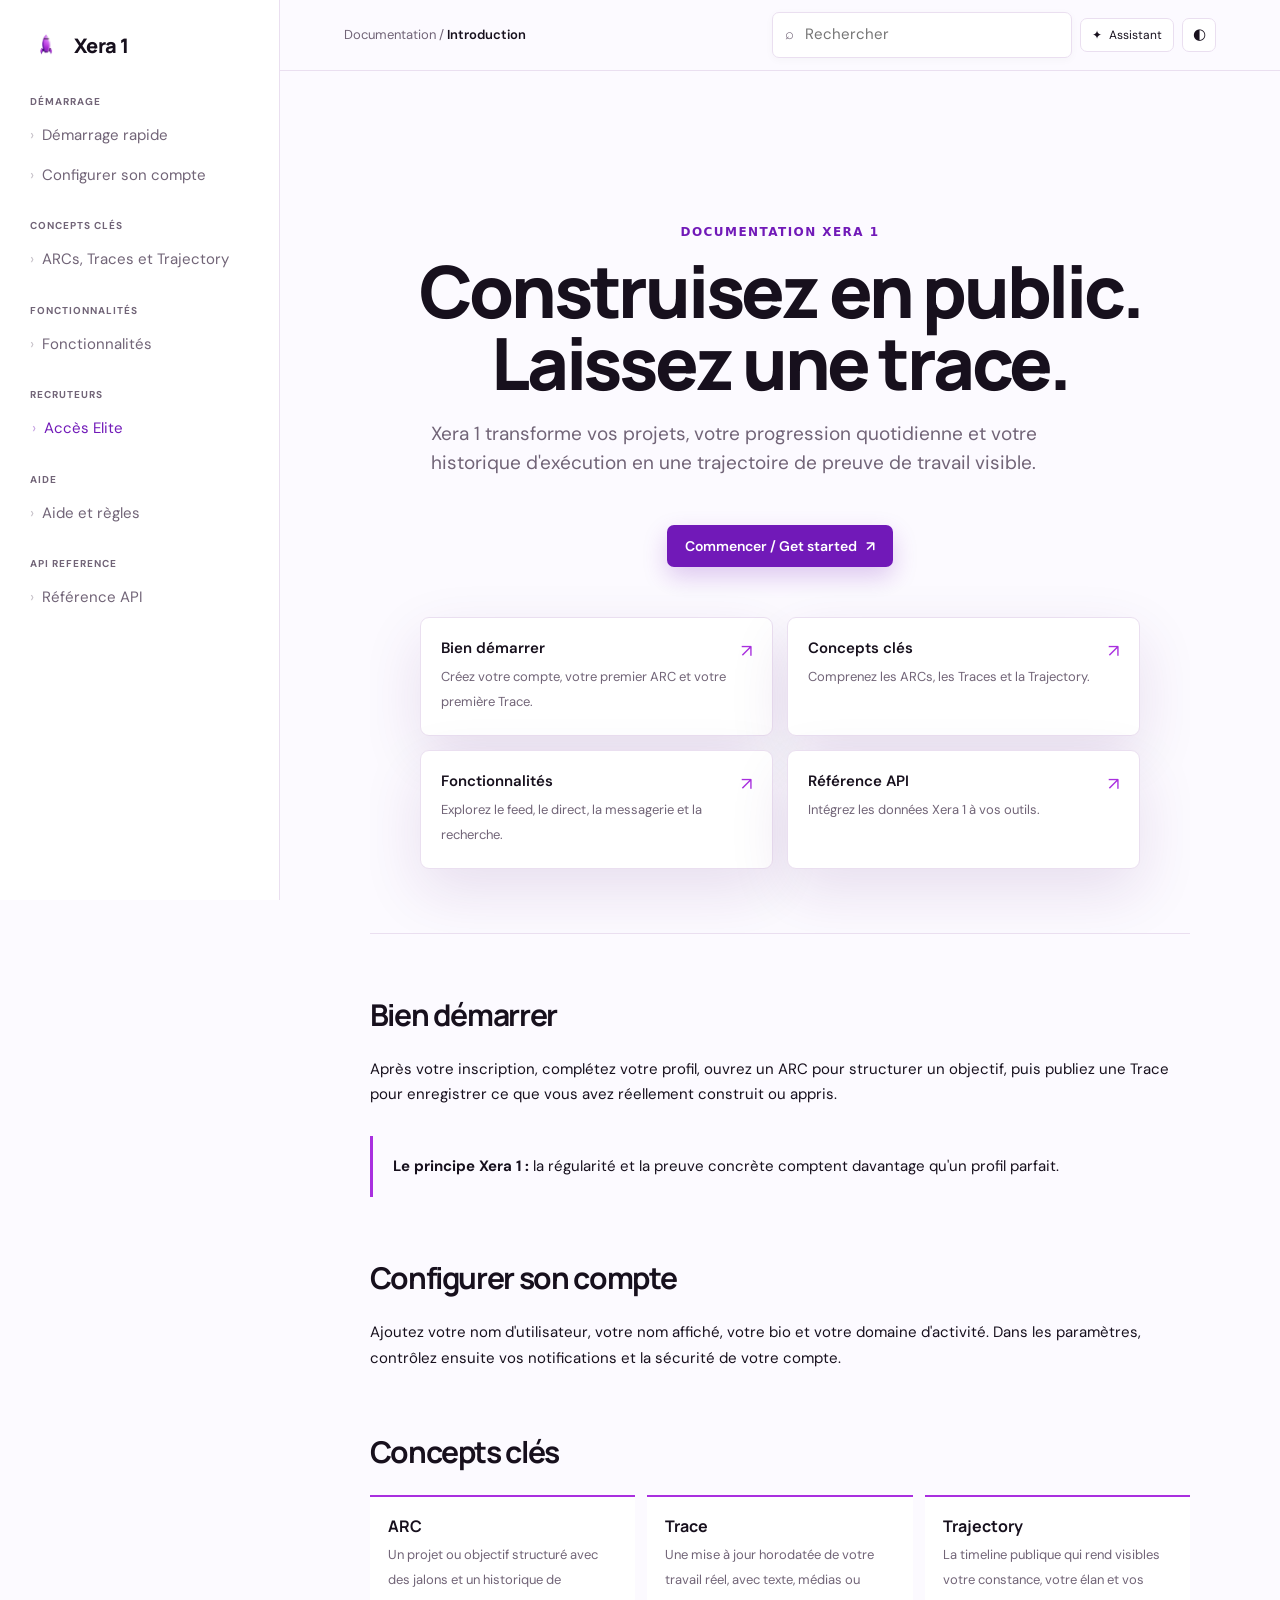
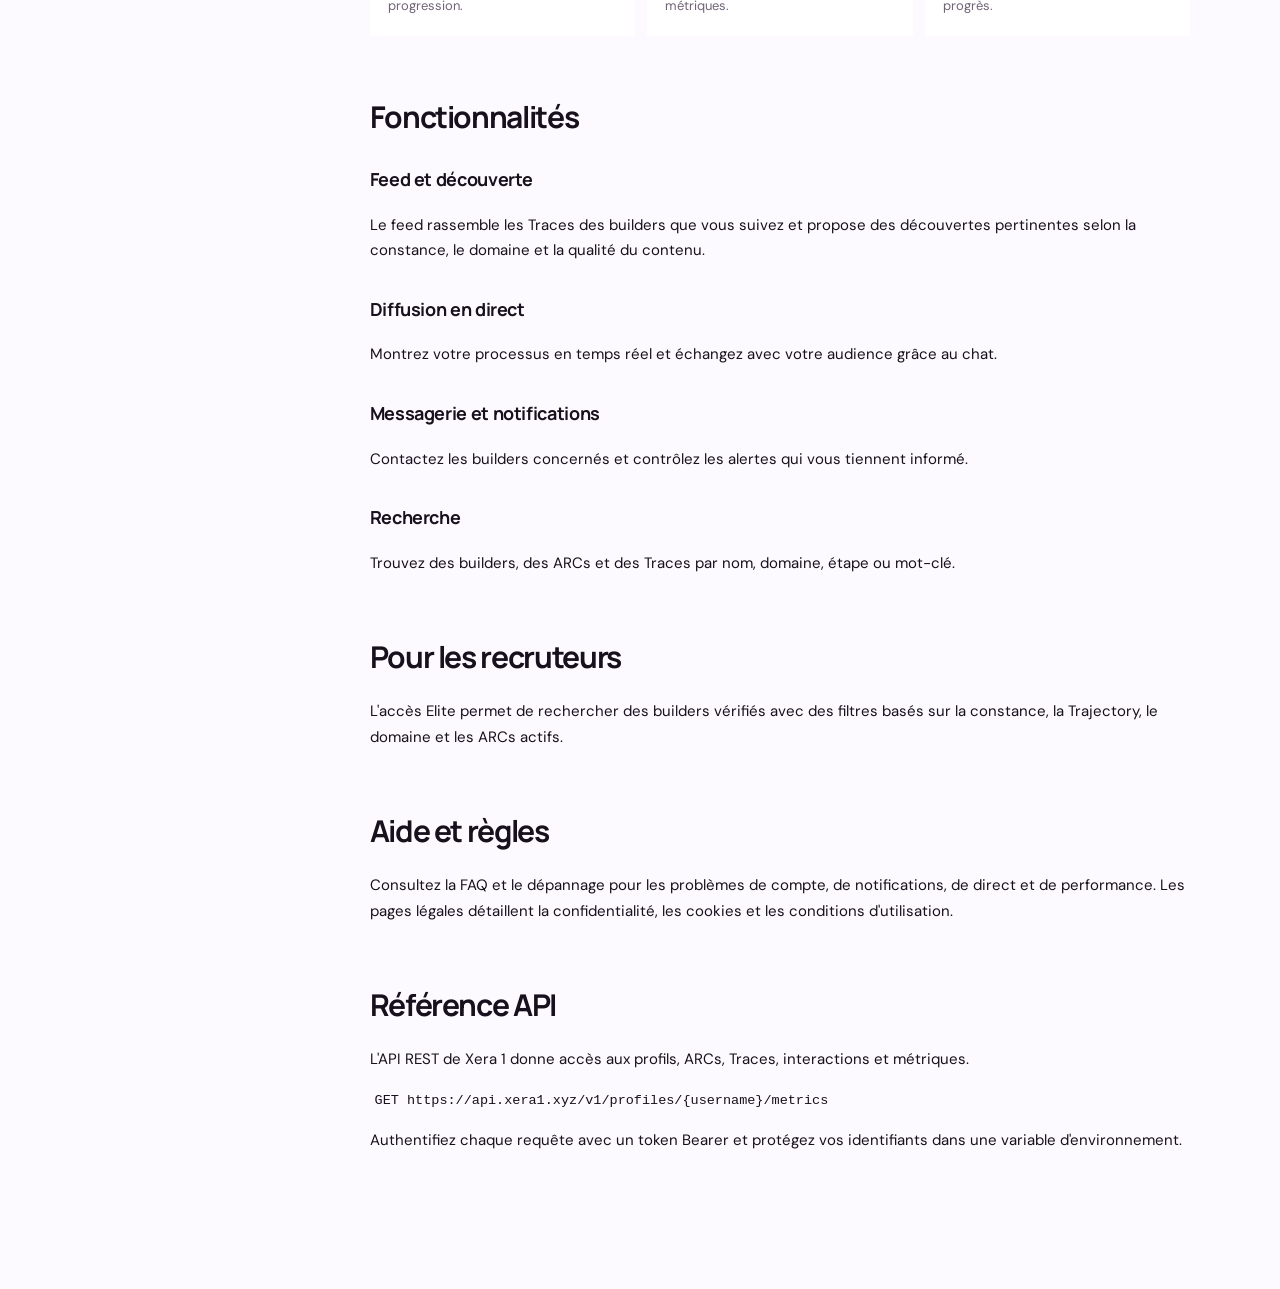
==== docs.html @ 6e07a2cc "mise dans le dossier pronci" ====
<!doctype html>
<html lang="fr">
<head>
  <meta charset="utf-8">
  <meta name="viewport" content="width=device-width, initial-scale=1">
  <meta name="description" content="Documentation Xera 1, la trajectoire publique des builders.">
  <link rel="icon" href="favicon.svg" type="image/svg+xml">
  <title>Xera 1 | Documentation</title>
  <style>
    @import url('https://fonts.googleapis.com/css2?family=DM+Sans:wght@400;500;600;700&family=Manrope:wght@500;600;700;800&display=swap');
    :root { --ink:#17101d; --muted:#716477; --paper:#fcfaff; --panel:#fff; --line:#eadff0; --accent:#a92fdf; --accent-strong:#7119b8; --soft:#f5e5fc; --header:rgba(252,250,255,.86); --shadow:0 22px 60px rgba(84,22,112,.12); }
    [data-theme="dark"] { --ink:#f8effd; --muted:#b9a8c1; --paper:#160e1b; --panel:#21152a; --line:#3a2944; --accent:#d176f5; --accent-strong:#e4a1ff; --soft:#382044; --header:rgba(22,14,27,.88); --shadow:0 22px 60px rgba(0,0,0,.36); }
    * { box-sizing:border-box; }
    html { scroll-behavior:smooth; }
    @import url('https://fonts.googleapis.com/css2?family=DM+Sans:wght@400;500;600;700&family=Manrope:wght@500;600;700;800&display=swap');
    body { margin:0; overflow-x:hidden; color:var(--ink); background:var(--paper); font:15px/1.7 'DM Sans', 'Segoe UI', sans-serif; }
    button, input, textarea { font:inherit; }
    .app { min-height:100vh; display:grid; grid-template-columns:280px minmax(0,1fr); }
    aside { position:sticky; top:0; height:100vh; padding:28px 20px; border-right:1px solid var(--line); background:var(--panel); overflow:auto; }
    .brand { display:flex; align-items:center; gap:10px; margin:0 10px 34px; font:800 20px Manrope, sans-serif; letter-spacing:-.03em; }
    .mark { width:34px; height:34px; display:block; object-fit:contain; }
    nav h2 { margin:25px 10px 8px; color:var(--muted); font:700 10px/1.2 'DM Sans',sans-serif; letter-spacing:.1em; text-transform:uppercase; }
    nav a { display:flex; align-items:center; gap:8px; padding:7px 10px; color:var(--muted); border-radius:6px; text-decoration:none; transition:background .2s,color .2s,transform .2s; }
    nav a::before { content:'›'; opacity:.4; }
    nav a:hover, nav a.active { color:var(--accent-strong); background:var(--accent-soft); transform:translateX(2px); }
    main { min-width:0; }
    header { position:sticky; top:0; z-index:5; display:flex; align-items:center; gap:12px; min-height:66px; padding:12px clamp(20px,5vw,72px); border-bottom:1px solid var(--line); background:color-mix(in srgb, var(--paper) 88%, transparent); backdrop-filter:blur(16px); }
    .crumb { color:var(--muted); font-size:13px; white-space:nowrap; }
    .crumb b { color:var(--ink); font-weight:600; }
    .top-actions { display:flex; align-items:center; gap:8px; margin-left:auto; }
    .search { width:min(300px,35vw); display:flex; align-items:center; gap:9px; padding:8px 12px; border:1px solid var(--line); border-radius:7px; background:var(--panel); color:var(--muted); box-shadow:0 2px 8px #193c2b08; }
    .search input { width:100%; border:0; outline:0; color:var(--ink); background:transparent; }
    .key-button, .icon-btn { display:inline-flex; align-items:center; justify-content:center; gap:7px; height:34px; cursor:pointer; border:1px solid var(--line); border-radius:7px; color:var(--ink); background:var(--panel); transition:transform .2s,border-color .2s; }
    .key-button { padding:0 11px; font-size:12px; }
    .icon-btn { width:34px; }
    .key-button:hover, .icon-btn:hover { border-color:var(--accent); transform:translateY(-1px); }
    .content { width:min(1050px,100%); margin:auto; padding:84px clamp(22px,7vw,100px) 120px; }
    .hero { position:relative; overflow:hidden; padding:70px 24px 64px; text-align:center; border-bottom:1px solid var(--line); }
    .hero::before { content:''; position:absolute; inset:0 8%; z-index:-1; opacity:.58; background:radial-gradient(ellipse at 50% 12%, var(--accent-soft), transparent 64%); }
    .eyebrow { color:var(--accent-strong); font:700 12px ui-sans-serif,system-ui,sans-serif; letter-spacing:.12em; text-transform:uppercase; }
    h1, h2, h3 { font-family:Manrope,'DM Sans',sans-serif; letter-spacing:-.045em; }
    h1 { max-width:760px; margin:16px auto 18px; font-size:clamp(42px,6vw,72px); line-height:1.01; font-weight:800; }
    h2 { margin-top:64px; font-size:30px; line-height:1.14; font-weight:700; }
    h3 { margin-top:30px; font-size:18px; letter-spacing:-.02em; }
    .lead { max-width:680px; color:var(--muted); font-size:19px; line-height:1.55; }
    .hero-links { display:grid; grid-template-columns:repeat(2,minmax(0,1fr)); gap:14px; max-width:720px; margin:50px auto 0; text-align:left; }
    .platform-button { display:inline-flex; align-items:center; gap:9px; margin-top:28px; padding:12px 18px; border-radius:7px; color:#fff; background:var(--accent-strong); text-decoration:none; font:600 14px 'DM Sans',sans-serif; box-shadow:0 10px 24px rgba(113,25,184,.22); transition:transform .2s,box-shadow .2s; }
    .platform-button:hover { transform:translateY(-2px); box-shadow:0 14px 28px rgba(113,25,184,.3); }
    .grid { display:grid; grid-template-columns:repeat(2,minmax(0,1fr)); gap:14px; margin-top:26px; }
    .card { display:block; padding:20px; border:1px solid var(--line); border-radius:9px; background:var(--panel); text-decoration:none; box-shadow:var(--shadow); transition:transform .2s,border-color .2s; }
    .card:hover { border-color:var(--accent); transform:translateY(-3px); }
    .card strong { display:block; margin-bottom:6px; color:var(--ink); font:600 15px 'DM Sans',sans-serif; }
    .card span { color:var(--muted); font-size:13px; line-height:1.5; }
    .card .arrow { float:right; color:var(--accent); font-size:18px; }
    section { scroll-margin-top:85px; animation:rise .6s both; }
    @keyframes rise { from { opacity:0; transform:translateY(10px); } to { opacity:1; transform:none; } }
    .concept-grid { display:grid; grid-template-columns:repeat(3,minmax(0,1fr)); gap:12px; }
    .concept { padding:18px; border-top:2px solid var(--accent); background:var(--panel); }
    .concept strong { display:block; margin-bottom:5px; font:700 16px Manrope,sans-serif; }
    .concept span { color:var(--muted); font-size:13px; }
    .callout { margin:28px 0; padding:18px 20px; border-left:3px solid var(--accent); background:var(--accent-soft); }
    code { padding:2px 5px; border-radius:4px; background:var(--accent-soft); font-size:.9em; }
    pre { max-width:100%; overflow:auto; white-space:pre-wrap; word-break:break-word; }
    .results { display:none; position:absolute; top:58px; right:clamp(22px,5vw,76px); width:min(390px,65vw); padding:6px; border:1px solid var(--line); border-radius:7px; background:var(--panel); box-shadow:var(--shadow); }
    .results.open { display:block; }
    .results button { width:100%; padding:8px; cursor:pointer; border:0; text-align:left; color:var(--ink); background:transparent; border-radius:4px; }
    .results button:hover { background:var(--accent-soft); }
    .mobile-nav { display:none; }
    dialog { width:min(460px,calc(100% - 32px)); padding:0; border:1px solid var(--line); border-radius:12px; color:var(--ink); background:var(--panel); box-shadow:var(--shadow); }
    dialog::backdrop { background:#08100c99; backdrop-filter:blur(4px); }
    .dialog-head { display:flex; justify-content:space-between; align-items:center; padding:20px 22px 14px; border-bottom:1px solid var(--line); }
    .dialog-head h2 { margin:0; font-size:20px; }
    .dialog-body { padding:20px 22px 22px; }
    .dialog-body p { margin:0 0 16px; color:var(--muted); font-size:13px; }
    label { display:block; margin:10px 0 6px; font-size:12px; font-weight:600; }
    input[type="password"], textarea { width:100%; padding:10px 12px; border:1px solid var(--line); border-radius:7px; outline:0; color:var(--ink); background:var(--paper); }
    input:focus, textarea:focus { border-color:var(--accent); box-shadow:0 0 0 3px var(--accent-soft); }
    .dialog-actions { display:flex; justify-content:flex-end; gap:8px; margin-top:16px; }
    .primary, .ghost { padding:9px 14px; cursor:pointer; border-radius:7px; font-weight:600; }
    .primary { border:0; color:#fff; background:var(--accent-strong); }
    .ghost { border:1px solid var(--line); color:var(--ink); background:transparent; }
    .chat { position:fixed; right:24px; bottom:24px; z-index:4; width:min(390px,calc(100vw - 32px)); display:none; overflow:hidden; border:1px solid var(--line); border-radius:12px; background:var(--panel); box-shadow:var(--shadow); }
    .chat.open { display:block; animation:rise .25s both; }
    .chat-head { display:flex; justify-content:space-between; align-items:center; padding:15px 17px; color:#fff; background:#123c2a; }
    .chat-head strong { font:600 14px Manrope,sans-serif; }
    .chat-log { max-height:300px; overflow:auto; padding:15px; font-size:13px; }
    .message { margin:0 0 12px; padding:9px 11px; border-radius:8px; background:var(--accent-soft); }
    .message.user { margin-left:28px; background:var(--line); }
    .chat-form { display:flex; gap:7px; padding:10px; border-top:1px solid var(--line); }
    .chat-form input { flex:1; min-width:0; padding:9px; border:1px solid var(--line); border-radius:6px; color:var(--ink); background:var(--paper); outline:0; }
    .chat-form button { width:38px; border:0; border-radius:6px; color:#fff; background:var(--accent-strong); cursor:pointer; }
    @media (max-width:760px) { .app { display:block; } aside { display:none; position:fixed; top:0; left:0; z-index:8; width:280px; box-shadow:var(--shadow); } aside.open { display:block; } .mobile-nav { display:block; } header { padding:12px 16px; } .crumb { display:none; } .top-actions { width:100%; } .search { width:auto; flex:1; } .key-button { font-size:0; width:34px; padding:0; } .key-button span { font-size:15px; } .content { padding:48px 20px 72px; } .hero { padding:52px 5px 48px; } .hero-links { grid-template-columns:1fr; margin-top:35px; } h1 { font-size:43px; } .concept-grid { grid-template-columns:1fr; } .chat { right:16px; bottom:16px; } }
  </style>
</head>
<body>
  <div class="app">
    <aside>
      <div class="brand"><img class="mark" src="logo/xera-rocket.png" alt="Logo Xera 1"> Xera 1</div>
      <nav id="sidebar"></nav>
    </aside>
    <main>
      <header>
        <div class="mobile-nav"><button class="icon-btn" id="menu" aria-label="Afficher la navigation">☰</button></div>
        <div class="crumb">Documentation <span>/</span> <b>Introduction</b></div>
        <div class="top-actions"><div class="search">⌕ <input id="search" type="search" placeholder="Rechercher" aria-label="Rechercher dans la documentation"></div><button class="key-button" id="assistant" title="Ouvrir l'assistant Gemini"><span>✦</span> Assistant</button><button class="icon-btn" id="theme" aria-label="Changer de thème" title="Changer de thème">◐</button></div>
        <div id="results" class="results"></div>
      </header>
      <article class="content" id="article">
        <section class="hero">
          <div class="eyebrow">Documentation Xera 1</div>
          <h1>Construisez en public. Laissez une trace.</h1>
          <p class="lead">Xera 1 transforme vos projets, votre progression quotidienne et votre historique d'exécution en une trajectoire de preuve de travail visible.</p>
          <a class="platform-button" href="https://xera1.xyz" target="_blank" rel="noopener noreferrer">Commencer / Get started <span aria-hidden="true">↗</span></a>
            <div class="hero-links">
            <a class="card" href="#quickstart"><span class="arrow">↗</span><strong>Bien démarrer</strong><span>Créez votre compte, votre premier ARC et votre première Trace.</span></a>
            <a class="card" href="#concepts"><span class="arrow">↗</span><strong>Concepts clés</strong><span>Comprenez les ARCs, les Traces et la Trajectory.</span></a>
            <a class="card" href="#features"><span class="arrow">↗</span><strong>Fonctionnalités</strong><span>Explorez le feed, le direct, la messagerie et la recherche.</span></a>
            <a class="card" href="#api"><span class="arrow">↗</span><strong>Référence API</strong><span>Intégrez les données Xera 1 à vos outils.</span></a>
          </div>
        </section>
        <section id="quickstart"><h2>Bien démarrer</h2><p>Après votre inscription, complétez votre profil, ouvrez un ARC pour structurer un objectif, puis publiez une Trace pour enregistrer ce que vous avez réellement construit ou appris.</p><div class="callout"><strong>Le principe Xera 1 :</strong> la régularité et la preuve concrète comptent davantage qu'un profil parfait.</div></section>
        <section id="account-setup"><h2>Configurer son compte</h2><p>Ajoutez votre nom d'utilisateur, votre nom affiché, votre bio et votre domaine d'activité. Dans les paramètres, contrôlez ensuite vos notifications et la sécurité de votre compte.</p></section>
        <section id="concepts"><h2>Concepts clés</h2><div class="concept-grid"><div class="concept"><strong>ARC</strong><span>Un projet ou objectif structuré avec des jalons et un historique de progression.</span></div><div class="concept"><strong>Trace</strong><span>Une mise à jour horodatée de votre travail réel, avec texte, médias ou métriques.</span></div><div class="concept"><strong>Trajectory</strong><span>La timeline publique qui rend visibles votre constance, votre élan et vos progrès.</span></div></div></section>
        <section id="features"><h2>Fonctionnalités</h2><h3>Feed et découverte</h3><p>Le feed rassemble les Traces des builders que vous suivez et propose des découvertes pertinentes selon la constance, le domaine et la qualité du contenu.</p><h3>Diffusion en direct</h3><p>Montrez votre processus en temps réel et échangez avec votre audience grâce au chat.</p><h3>Messagerie et notifications</h3><p>Contactez les builders concernés et contrôlez les alertes qui vous tiennent informé.</p><h3>Recherche</h3><p>Trouvez des builders, des ARCs et des Traces par nom, domaine, étape ou mot-clé.</p></section>
        <section id="recruiters"><h2>Pour les recruteurs</h2><p>L'accès Elite permet de rechercher des builders vérifiés avec des filtres basés sur la constance, la Trajectory, le domaine et les ARCs actifs.</p></section>
        <section id="help"><h2>Aide et règles</h2><p>Consultez la FAQ et le dépannage pour les problèmes de compte, de notifications, de direct et de performance. Les pages légales détaillent la confidentialité, les cookies et les conditions d'utilisation.</p></section>
        <section id="api"><h2>Référence API</h2><p>L'API REST de Xera 1 donne accès aux profils, ARCs, Traces, interactions et métriques.</p><pre><code>GET https://api.xera1.xyz/v1/profiles/{username}/metrics</code></pre><p>Authentifiez chaque requête avec un token Bearer et protégez vos identifiants dans une variable d'environnement.</p></section>
      </article>
    </main>
  </div>
  <dialog id="settings">
    <div class="dialog-head"><h2>Assistant Gemini</h2><button class="icon-btn" id="close-settings" aria-label="Fermer">×</button></div>
    <div class="dialog-body"><p>La clé est protégée par le serveur et n’est jamais enregistrée dans cette page.</p><pre><code>GEMINI_API_KEY=AIza_votre_cle</code></pre><p>Copiez `.env.example` vers `.env`, remplacez la valeur, puis redémarrez le serveur avec <code>node server.js</code>.</p><div class="dialog-actions"><button class="primary" id="close-settings-action">Compris</button></div></div>
  </dialog>
  <section class="chat" id="chat" aria-label="Assistant Gemini"><div class="chat-head"><strong>✦ Assistant Xera 1</strong><span><button class="icon-btn" id="edit-settings" aria-label="Modifier la clé">⚙</button><button class="icon-btn" id="close-chat" aria-label="Fermer">×</button></span></div><div class="chat-log" id="chat-log"><div class="message">Bonjour. Je peux répondre aux questions sur cette documentation et la plateforme Xera 1.</div></div><form class="chat-form" id="chat-form"><input id="question" placeholder="Posez une question..." autocomplete="off"><button aria-label="Envoyer">↑</button></form></section>
  <script>
    const groups = { 'Démarrage':['quickstart','account-setup'], 'Concepts clés':['concepts'], 'Fonctionnalités':['features'], 'Recruteurs':['recruiters'], 'Aide':['help'], 'API Reference':['api'] };
    const labels = { quickstart:'Démarrage rapide', 'account-setup':'Configurer son compte', concepts:'ARCs, Traces et Trajectory', features:'Fonctionnalités', recruiters:'Accès Elite', help:'Aide et règles', api:'Référence API' };
    const sidebar = document.querySelector('#sidebar');
    Object.entries(groups).forEach(([group, items]) => { const title=document.createElement('h2'); title.textContent=group; sidebar.append(title); items.forEach(id => { const link=document.createElement('a'); link.href='#'+id; link.textContent=labels[id]; sidebar.append(link); }); });
    const links=[...sidebar.querySelectorAll('a')]; const results=document.querySelector('#results'); const input=document.querySelector('#search');
    input.addEventListener('input', () => { const query=input.value.trim().toLowerCase(); results.innerHTML=''; if(!query){results.classList.remove('open');return;} links.filter(link=>link.textContent.toLowerCase().includes(query)).forEach(link=>{const result=document.createElement('button');result.textContent=link.textContent;result.onclick=()=>{location.hash=link.hash.slice(1);results.classList.remove('open');input.value='';};results.append(result);}); results.classList.toggle('open',results.children.length>0); });
    document.querySelector('#theme').onclick=()=>{const dark=document.documentElement.dataset.theme==='dark'; document.documentElement.dataset.theme=dark?'':'dark'; localStorage.setItem('xera-theme',dark?'light':'dark');};
    if(localStorage.getItem('xera-theme')==='dark') document.documentElement.dataset.theme='dark';
    const settings=document.querySelector('#settings'), chat=document.querySelector('#chat');
    document.querySelector('#assistant').onclick=()=>chat.classList.add('open');
    document.querySelector('#close-settings').onclick=()=>settings.close();
    document.querySelector('#close-settings-action').onclick=()=>settings.close();
    document.querySelector('#edit-settings').onclick=()=>{chat.classList.remove('open');settings.showModal();};
    document.querySelector('#close-chat').onclick=()=>chat.classList.remove('open');
    document.querySelector('#menu').onclick=()=>{const panel=document.querySelector('aside');panel.classList.toggle('open');};
    document.querySelector('#chat-form').onsubmit=async(event)=>{event.preventDefault();const input=document.querySelector('#question'),question=input.value.trim(),log=document.querySelector('#chat-log');if(!question)return;const user=document.createElement('div');user.className='message user';user.textContent=question;log.append(user);input.value='';const loading=document.createElement('div');loading.className='message';loading.textContent='Je cherche dans toute la documentation...';log.append(loading);try{const response=await fetch('/api/ask',{method:'POST',headers:{'Content-Type':'application/json'},body:JSON.stringify({question})});const data=await response.json();if(!response.ok)throw new Error(data.error||'API error');loading.textContent=data.answer||'Je n’ai pas trouvé de réponse.';}catch(error){loading.textContent=error.message.includes('GEMINI_API_KEY')?'Ajoutez GEMINI_API_KEY dans le fichier .env à la racine, puis redémarrez node server.js.':'Impossible de contacter le serveur Gemini. Vérifiez que node server.js est lancé.';}};
    const observer=new IntersectionObserver(entries=>entries.forEach(entry=>{if(entry.isIntersecting){links.forEach(link=>link.classList.toggle('active',link.hash==='#'+entry.target.id));}}),{rootMargin:'-20% 0px -65%'}); document.querySelectorAll('section[id]').forEach(section=>observer.observe(section));
  </script>
</body>
</html>
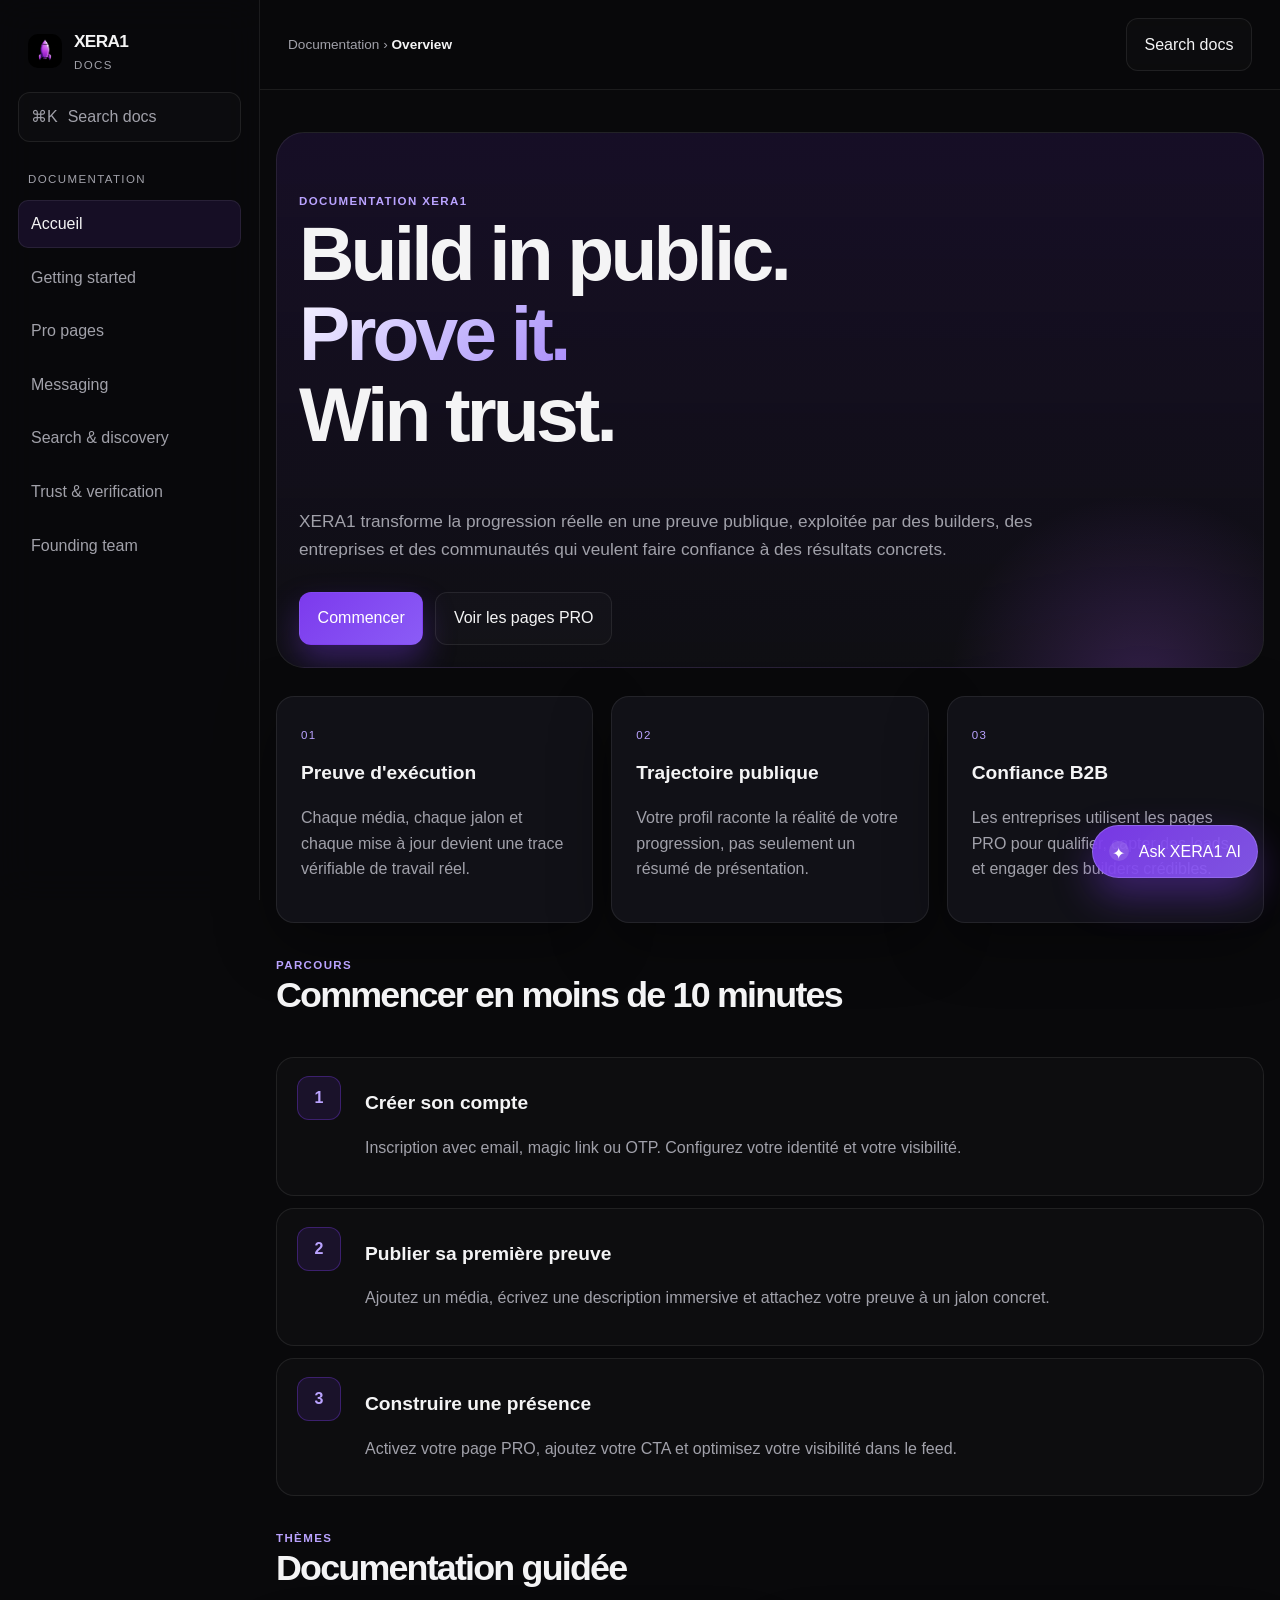
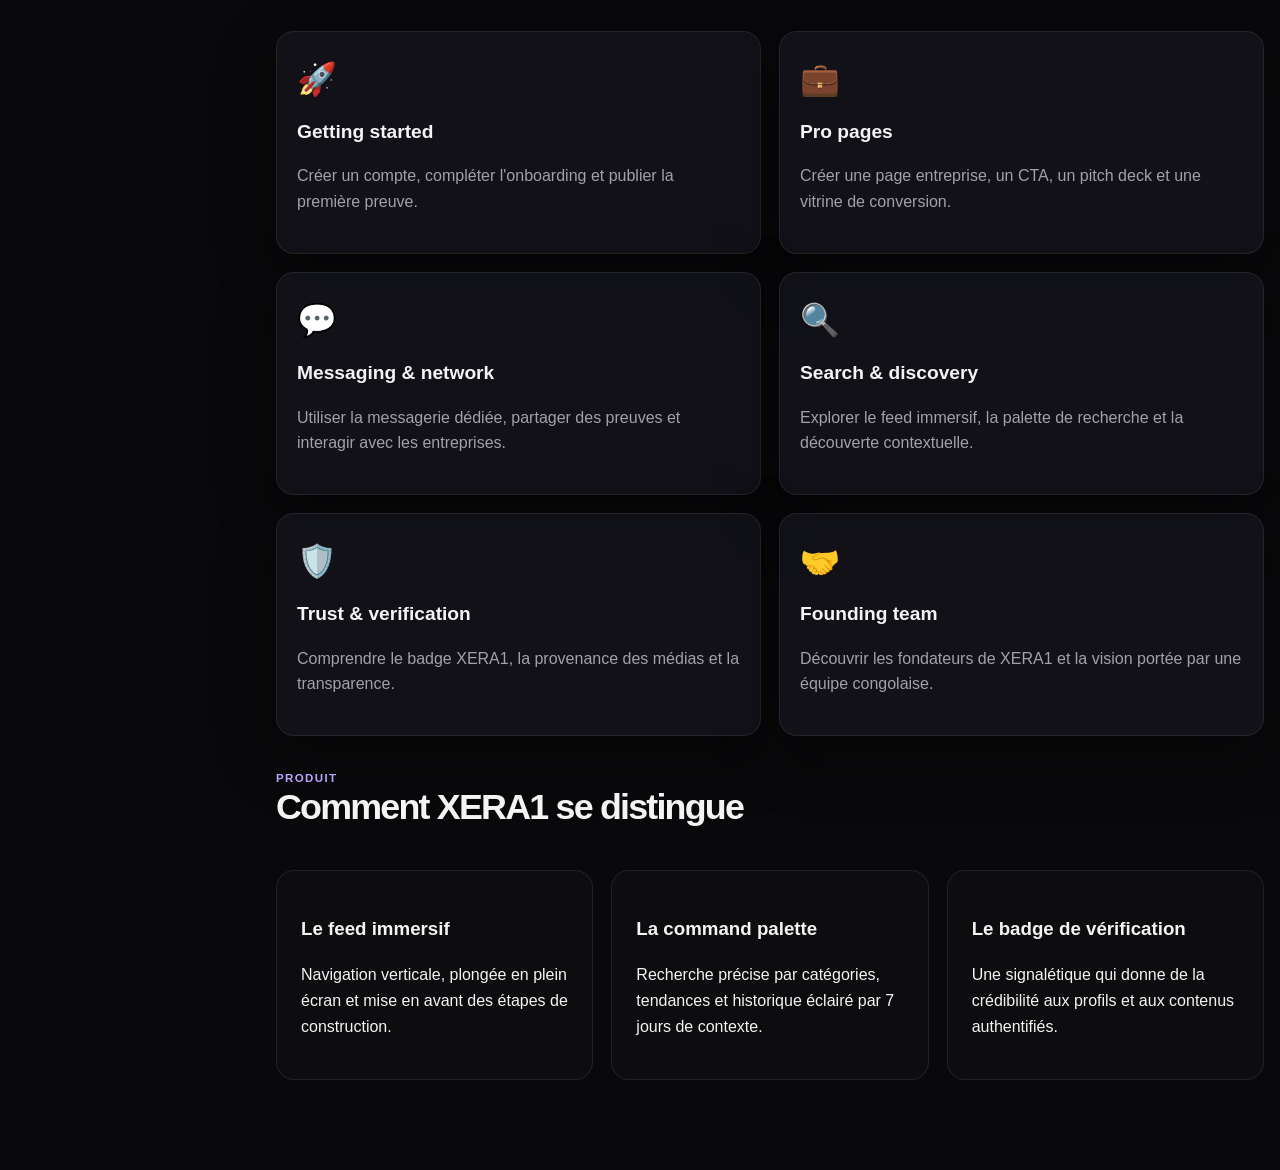
==== commit 36ea4125: "reforme complete de la documentation" ====
--- a/docs.html
+++ b/docs.html
@@ -1,156 +1,361 @@
 <!doctype html>
 <html lang="fr">
-<head>
-  <meta charset="utf-8">
-  <meta name="viewport" content="width=device-width, initial-scale=1">
-  <meta name="description" content="Documentation Xera 1, la trajectoire publique des builders.">
-  <link rel="icon" href="favicon.svg" type="image/svg+xml">
-  <title>Xera 1 | Documentation</title>
-  <style>
-    @import url('https://fonts.googleapis.com/css2?family=DM+Sans:wght@400;500;600;700&family=Manrope:wght@500;600;700;800&display=swap');
-    :root { --ink:#17101d; --muted:#716477; --paper:#fcfaff; --panel:#fff; --line:#eadff0; --accent:#a92fdf; --accent-strong:#7119b8; --soft:#f5e5fc; --header:rgba(252,250,255,.86); --shadow:0 22px 60px rgba(84,22,112,.12); }
-    [data-theme="dark"] { --ink:#f8effd; --muted:#b9a8c1; --paper:#160e1b; --panel:#21152a; --line:#3a2944; --accent:#d176f5; --accent-strong:#e4a1ff; --soft:#382044; --header:rgba(22,14,27,.88); --shadow:0 22px 60px rgba(0,0,0,.36); }
-    * { box-sizing:border-box; }
-    html { scroll-behavior:smooth; }
-    @import url('https://fonts.googleapis.com/css2?family=DM+Sans:wght@400;500;600;700&family=Manrope:wght@500;600;700;800&display=swap');
-    body { margin:0; overflow-x:hidden; color:var(--ink); background:var(--paper); font:15px/1.7 'DM Sans', 'Segoe UI', sans-serif; }
-    button, input, textarea { font:inherit; }
-    .app { min-height:100vh; display:grid; grid-template-columns:280px minmax(0,1fr); }
-    aside { position:sticky; top:0; height:100vh; padding:28px 20px; border-right:1px solid var(--line); background:var(--panel); overflow:auto; }
-    .brand { display:flex; align-items:center; gap:10px; margin:0 10px 34px; font:800 20px Manrope, sans-serif; letter-spacing:-.03em; }
-    .mark { width:34px; height:34px; display:block; object-fit:contain; }
-    nav h2 { margin:25px 10px 8px; color:var(--muted); font:700 10px/1.2 'DM Sans',sans-serif; letter-spacing:.1em; text-transform:uppercase; }
-    nav a { display:flex; align-items:center; gap:8px; padding:7px 10px; color:var(--muted); border-radius:6px; text-decoration:none; transition:background .2s,color .2s,transform .2s; }
-    nav a::before { content:'›'; opacity:.4; }
-    nav a:hover, nav a.active { color:var(--accent-strong); background:var(--accent-soft); transform:translateX(2px); }
-    main { min-width:0; }
-    header { position:sticky; top:0; z-index:5; display:flex; align-items:center; gap:12px; min-height:66px; padding:12px clamp(20px,5vw,72px); border-bottom:1px solid var(--line); background:color-mix(in srgb, var(--paper) 88%, transparent); backdrop-filter:blur(16px); }
-    .crumb { color:var(--muted); font-size:13px; white-space:nowrap; }
-    .crumb b { color:var(--ink); font-weight:600; }
-    .top-actions { display:flex; align-items:center; gap:8px; margin-left:auto; }
-    .search { width:min(300px,35vw); display:flex; align-items:center; gap:9px; padding:8px 12px; border:1px solid var(--line); border-radius:7px; background:var(--panel); color:var(--muted); box-shadow:0 2px 8px #193c2b08; }
-    .search input { width:100%; border:0; outline:0; color:var(--ink); background:transparent; }
-    .key-button, .icon-btn { display:inline-flex; align-items:center; justify-content:center; gap:7px; height:34px; cursor:pointer; border:1px solid var(--line); border-radius:7px; color:var(--ink); background:var(--panel); transition:transform .2s,border-color .2s; }
-    .key-button { padding:0 11px; font-size:12px; }
-    .icon-btn { width:34px; }
-    .key-button:hover, .icon-btn:hover { border-color:var(--accent); transform:translateY(-1px); }
-    .content { width:min(1050px,100%); margin:auto; padding:84px clamp(22px,7vw,100px) 120px; }
-    .hero { position:relative; overflow:hidden; padding:70px 24px 64px; text-align:center; border-bottom:1px solid var(--line); }
-    .hero::before { content:''; position:absolute; inset:0 8%; z-index:-1; opacity:.58; background:radial-gradient(ellipse at 50% 12%, var(--accent-soft), transparent 64%); }
-    .eyebrow { color:var(--accent-strong); font:700 12px ui-sans-serif,system-ui,sans-serif; letter-spacing:.12em; text-transform:uppercase; }
-    h1, h2, h3 { font-family:Manrope,'DM Sans',sans-serif; letter-spacing:-.045em; }
-    h1 { max-width:760px; margin:16px auto 18px; font-size:clamp(42px,6vw,72px); line-height:1.01; font-weight:800; }
-    h2 { margin-top:64px; font-size:30px; line-height:1.14; font-weight:700; }
-    h3 { margin-top:30px; font-size:18px; letter-spacing:-.02em; }
-    .lead { max-width:680px; color:var(--muted); font-size:19px; line-height:1.55; }
-    .hero-links { display:grid; grid-template-columns:repeat(2,minmax(0,1fr)); gap:14px; max-width:720px; margin:50px auto 0; text-align:left; }
-    .platform-button { display:inline-flex; align-items:center; gap:9px; margin-top:28px; padding:12px 18px; border-radius:7px; color:#fff; background:var(--accent-strong); text-decoration:none; font:600 14px 'DM Sans',sans-serif; box-shadow:0 10px 24px rgba(113,25,184,.22); transition:transform .2s,box-shadow .2s; }
-    .platform-button:hover { transform:translateY(-2px); box-shadow:0 14px 28px rgba(113,25,184,.3); }
-    .grid { display:grid; grid-template-columns:repeat(2,minmax(0,1fr)); gap:14px; margin-top:26px; }
-    .card { display:block; padding:20px; border:1px solid var(--line); border-radius:9px; background:var(--panel); text-decoration:none; box-shadow:var(--shadow); transition:transform .2s,border-color .2s; }
-    .card:hover { border-color:var(--accent); transform:translateY(-3px); }
-    .card strong { display:block; margin-bottom:6px; color:var(--ink); font:600 15px 'DM Sans',sans-serif; }
-    .card span { color:var(--muted); font-size:13px; line-height:1.5; }
-    .card .arrow { float:right; color:var(--accent); font-size:18px; }
-    section { scroll-margin-top:85px; animation:rise .6s both; }
-    @keyframes rise { from { opacity:0; transform:translateY(10px); } to { opacity:1; transform:none; } }
-    .concept-grid { display:grid; grid-template-columns:repeat(3,minmax(0,1fr)); gap:12px; }
-    .concept { padding:18px; border-top:2px solid var(--accent); background:var(--panel); }
-    .concept strong { display:block; margin-bottom:5px; font:700 16px Manrope,sans-serif; }
-    .concept span { color:var(--muted); font-size:13px; }
-    .callout { margin:28px 0; padding:18px 20px; border-left:3px solid var(--accent); background:var(--accent-soft); }
-    code { padding:2px 5px; border-radius:4px; background:var(--accent-soft); font-size:.9em; }
-    pre { max-width:100%; overflow:auto; white-space:pre-wrap; word-break:break-word; }
-    .results { display:none; position:absolute; top:58px; right:clamp(22px,5vw,76px); width:min(390px,65vw); padding:6px; border:1px solid var(--line); border-radius:7px; background:var(--panel); box-shadow:var(--shadow); }
-    .results.open { display:block; }
-    .results button { width:100%; padding:8px; cursor:pointer; border:0; text-align:left; color:var(--ink); background:transparent; border-radius:4px; }
-    .results button:hover { background:var(--accent-soft); }
-    .mobile-nav { display:none; }
-    dialog { width:min(460px,calc(100% - 32px)); padding:0; border:1px solid var(--line); border-radius:12px; color:var(--ink); background:var(--panel); box-shadow:var(--shadow); }
-    dialog::backdrop { background:#08100c99; backdrop-filter:blur(4px); }
-    .dialog-head { display:flex; justify-content:space-between; align-items:center; padding:20px 22px 14px; border-bottom:1px solid var(--line); }
-    .dialog-head h2 { margin:0; font-size:20px; }
-    .dialog-body { padding:20px 22px 22px; }
-    .dialog-body p { margin:0 0 16px; color:var(--muted); font-size:13px; }
-    label { display:block; margin:10px 0 6px; font-size:12px; font-weight:600; }
-    input[type="password"], textarea { width:100%; padding:10px 12px; border:1px solid var(--line); border-radius:7px; outline:0; color:var(--ink); background:var(--paper); }
-    input:focus, textarea:focus { border-color:var(--accent); box-shadow:0 0 0 3px var(--accent-soft); }
-    .dialog-actions { display:flex; justify-content:flex-end; gap:8px; margin-top:16px; }
-    .primary, .ghost { padding:9px 14px; cursor:pointer; border-radius:7px; font-weight:600; }
-    .primary { border:0; color:#fff; background:var(--accent-strong); }
-    .ghost { border:1px solid var(--line); color:var(--ink); background:transparent; }
-    .chat { position:fixed; right:24px; bottom:24px; z-index:4; width:min(390px,calc(100vw - 32px)); display:none; overflow:hidden; border:1px solid var(--line); border-radius:12px; background:var(--panel); box-shadow:var(--shadow); }
-    .chat.open { display:block; animation:rise .25s both; }
-    .chat-head { display:flex; justify-content:space-between; align-items:center; padding:15px 17px; color:#fff; background:#123c2a; }
-    .chat-head strong { font:600 14px Manrope,sans-serif; }
-    .chat-log { max-height:300px; overflow:auto; padding:15px; font-size:13px; }
-    .message { margin:0 0 12px; padding:9px 11px; border-radius:8px; background:var(--accent-soft); }
-    .message.user { margin-left:28px; background:var(--line); }
-    .chat-form { display:flex; gap:7px; padding:10px; border-top:1px solid var(--line); }
-    .chat-form input { flex:1; min-width:0; padding:9px; border:1px solid var(--line); border-radius:6px; color:var(--ink); background:var(--paper); outline:0; }
-    .chat-form button { width:38px; border:0; border-radius:6px; color:#fff; background:var(--accent-strong); cursor:pointer; }
-    @media (max-width:760px) { .app { display:block; } aside { display:none; position:fixed; top:0; left:0; z-index:8; width:280px; box-shadow:var(--shadow); } aside.open { display:block; } .mobile-nav { display:block; } header { padding:12px 16px; } .crumb { display:none; } .top-actions { width:100%; } .search { width:auto; flex:1; } .key-button { font-size:0; width:34px; padding:0; } .key-button span { font-size:15px; } .content { padding:48px 20px 72px; } .hero { padding:52px 5px 48px; } .hero-links { grid-template-columns:1fr; margin-top:35px; } h1 { font-size:43px; } .concept-grid { grid-template-columns:1fr; } .chat { right:16px; bottom:16px; } }
-  </style>
-</head>
-<body>
-  <div class="app">
-    <aside>
-      <div class="brand"><img class="mark" src="logo/xera-rocket.png" alt="Logo Xera 1"> Xera 1</div>
-      <nav id="sidebar"></nav>
-    </aside>
-    <main>
-      <header>
-        <div class="mobile-nav"><button class="icon-btn" id="menu" aria-label="Afficher la navigation">☰</button></div>
-        <div class="crumb">Documentation <span>/</span> <b>Introduction</b></div>
-        <div class="top-actions"><div class="search">⌕ <input id="search" type="search" placeholder="Rechercher" aria-label="Rechercher dans la documentation"></div><button class="key-button" id="assistant" title="Ouvrir l'assistant Gemini"><span>✦</span> Assistant</button><button class="icon-btn" id="theme" aria-label="Changer de thème" title="Changer de thème">◐</button></div>
-        <div id="results" class="results"></div>
-      </header>
-      <article class="content" id="article">
-        <section class="hero">
-          <div class="eyebrow">Documentation Xera 1</div>
-          <h1>Construisez en public. Laissez une trace.</h1>
-          <p class="lead">Xera 1 transforme vos projets, votre progression quotidienne et votre historique d'exécution en une trajectoire de preuve de travail visible.</p>
-          <a class="platform-button" href="https://xera1.xyz" target="_blank" rel="noopener noreferrer">Commencer / Get started <span aria-hidden="true">↗</span></a>
-            <div class="hero-links">
-            <a class="card" href="#quickstart"><span class="arrow">↗</span><strong>Bien démarrer</strong><span>Créez votre compte, votre premier ARC et votre première Trace.</span></a>
-            <a class="card" href="#concepts"><span class="arrow">↗</span><strong>Concepts clés</strong><span>Comprenez les ARCs, les Traces et la Trajectory.</span></a>
-            <a class="card" href="#features"><span class="arrow">↗</span><strong>Fonctionnalités</strong><span>Explorez le feed, le direct, la messagerie et la recherche.</span></a>
-            <a class="card" href="#api"><span class="arrow">↗</span><strong>Référence API</strong><span>Intégrez les données Xera 1 à vos outils.</span></a>
-          </div>
-        </section>
-        <section id="quickstart"><h2>Bien démarrer</h2><p>Après votre inscription, complétez votre profil, ouvrez un ARC pour structurer un objectif, puis publiez une Trace pour enregistrer ce que vous avez réellement construit ou appris.</p><div class="callout"><strong>Le principe Xera 1 :</strong> la régularité et la preuve concrète comptent davantage qu'un profil parfait.</div></section>
-        <section id="account-setup"><h2>Configurer son compte</h2><p>Ajoutez votre nom d'utilisateur, votre nom affiché, votre bio et votre domaine d'activité. Dans les paramètres, contrôlez ensuite vos notifications et la sécurité de votre compte.</p></section>
-        <section id="concepts"><h2>Concepts clés</h2><div class="concept-grid"><div class="concept"><strong>ARC</strong><span>Un projet ou objectif structuré avec des jalons et un historique de progression.</span></div><div class="concept"><strong>Trace</strong><span>Une mise à jour horodatée de votre travail réel, avec texte, médias ou métriques.</span></div><div class="concept"><strong>Trajectory</strong><span>La timeline publique qui rend visibles votre constance, votre élan et vos progrès.</span></div></div></section>
-        <section id="features"><h2>Fonctionnalités</h2><h3>Feed et découverte</h3><p>Le feed rassemble les Traces des builders que vous suivez et propose des découvertes pertinentes selon la constance, le domaine et la qualité du contenu.</p><h3>Diffusion en direct</h3><p>Montrez votre processus en temps réel et échangez avec votre audience grâce au chat.</p><h3>Messagerie et notifications</h3><p>Contactez les builders concernés et contrôlez les alertes qui vous tiennent informé.</p><h3>Recherche</h3><p>Trouvez des builders, des ARCs et des Traces par nom, domaine, étape ou mot-clé.</p></section>
-        <section id="recruiters"><h2>Pour les recruteurs</h2><p>L'accès Elite permet de rechercher des builders vérifiés avec des filtres basés sur la constance, la Trajectory, le domaine et les ARCs actifs.</p></section>
-        <section id="help"><h2>Aide et règles</h2><p>Consultez la FAQ et le dépannage pour les problèmes de compte, de notifications, de direct et de performance. Les pages légales détaillent la confidentialité, les cookies et les conditions d'utilisation.</p></section>
-        <section id="api"><h2>Référence API</h2><p>L'API REST de Xera 1 donne accès aux profils, ARCs, Traces, interactions et métriques.</p><pre><code>GET https://api.xera1.xyz/v1/profiles/{username}/metrics</code></pre><p>Authentifiez chaque requête avec un token Bearer et protégez vos identifiants dans une variable d'environnement.</p></section>
-      </article>
-    </main>
-  </div>
-  <dialog id="settings">
-    <div class="dialog-head"><h2>Assistant Gemini</h2><button class="icon-btn" id="close-settings" aria-label="Fermer">×</button></div>
-    <div class="dialog-body"><p>La clé est protégée par le serveur et n’est jamais enregistrée dans cette page.</p><pre><code>GEMINI_API_KEY=AIza_votre_cle</code></pre><p>Copiez `.env.example` vers `.env`, remplacez la valeur, puis redémarrez le serveur avec <code>node server.js</code>.</p><div class="dialog-actions"><button class="primary" id="close-settings-action">Compris</button></div></div>
-  </dialog>
-  <section class="chat" id="chat" aria-label="Assistant Gemini"><div class="chat-head"><strong>✦ Assistant Xera 1</strong><span><button class="icon-btn" id="edit-settings" aria-label="Modifier la clé">⚙</button><button class="icon-btn" id="close-chat" aria-label="Fermer">×</button></span></div><div class="chat-log" id="chat-log"><div class="message">Bonjour. Je peux répondre aux questions sur cette documentation et la plateforme Xera 1.</div></div><form class="chat-form" id="chat-form"><input id="question" placeholder="Posez une question..." autocomplete="off"><button aria-label="Envoyer">↑</button></form></section>
-  <script>
-    const groups = { 'Démarrage':['quickstart','account-setup'], 'Concepts clés':['concepts'], 'Fonctionnalités':['features'], 'Recruteurs':['recruiters'], 'Aide':['help'], 'API Reference':['api'] };
-    const labels = { quickstart:'Démarrage rapide', 'account-setup':'Configurer son compte', concepts:'ARCs, Traces et Trajectory', features:'Fonctionnalités', recruiters:'Accès Elite', help:'Aide et règles', api:'Référence API' };
-    const sidebar = document.querySelector('#sidebar');
-    Object.entries(groups).forEach(([group, items]) => { const title=document.createElement('h2'); title.textContent=group; sidebar.append(title); items.forEach(id => { const link=document.createElement('a'); link.href='#'+id; link.textContent=labels[id]; sidebar.append(link); }); });
-    const links=[...sidebar.querySelectorAll('a')]; const results=document.querySelector('#results'); const input=document.querySelector('#search');
-    input.addEventListener('input', () => { const query=input.value.trim().toLowerCase(); results.innerHTML=''; if(!query){results.classList.remove('open');return;} links.filter(link=>link.textContent.toLowerCase().includes(query)).forEach(link=>{const result=document.createElement('button');result.textContent=link.textContent;result.onclick=()=>{location.hash=link.hash.slice(1);results.classList.remove('open');input.value='';};results.append(result);}); results.classList.toggle('open',results.children.length>0); });
-    document.querySelector('#theme').onclick=()=>{const dark=document.documentElement.dataset.theme==='dark'; document.documentElement.dataset.theme=dark?'':'dark'; localStorage.setItem('xera-theme',dark?'light':'dark');};
-    if(localStorage.getItem('xera-theme')==='dark') document.documentElement.dataset.theme='dark';
-    const settings=document.querySelector('#settings'), chat=document.querySelector('#chat');
-    document.querySelector('#assistant').onclick=()=>chat.classList.add('open');
-    document.querySelector('#close-settings').onclick=()=>settings.close();
-    document.querySelector('#close-settings-action').onclick=()=>settings.close();
-    document.querySelector('#edit-settings').onclick=()=>{chat.classList.remove('open');settings.showModal();};
-    document.querySelector('#close-chat').onclick=()=>chat.classList.remove('open');
-    document.querySelector('#menu').onclick=()=>{const panel=document.querySelector('aside');panel.classList.toggle('open');};
-    document.querySelector('#chat-form').onsubmit=async(event)=>{event.preventDefault();const input=document.querySelector('#question'),question=input.value.trim(),log=document.querySelector('#chat-log');if(!question)return;const user=document.createElement('div');user.className='message user';user.textContent=question;log.append(user);input.value='';const loading=document.createElement('div');loading.className='message';loading.textContent='Je cherche dans toute la documentation...';log.append(loading);try{const response=await fetch('/api/ask',{method:'POST',headers:{'Content-Type':'application/json'},body:JSON.stringify({question})});const data=await response.json();if(!response.ok)throw new Error(data.error||'API error');loading.textContent=data.answer||'Je n’ai pas trouvé de réponse.';}catch(error){loading.textContent=error.message.includes('GEMINI_API_KEY')?'Ajoutez GEMINI_API_KEY dans le fichier .env à la racine, puis redémarrez node server.js.':'Impossible de contacter le serveur Gemini. Vérifiez que node server.js est lancé.';}};
-    const observer=new IntersectionObserver(entries=>entries.forEach(entry=>{if(entry.isIntersecting){links.forEach(link=>link.classList.toggle('active',link.hash==='#'+entry.target.id));}}),{rootMargin:'-20% 0px -65%'}); document.querySelectorAll('section[id]').forEach(section=>observer.observe(section));
-  </script>
-</body>
+    <head>
+        <meta charset="utf-8" />
+        <meta name="viewport" content="width=device-width, initial-scale=1" />
+        <meta
+            name="description"
+            content="Documentation XERA1 — Proof of Building, pages PRO, messagerie, sécurité et équipe fondatrice."
+        />
+        <link rel="icon" href="logo.png" type="image/png" />
+        <title>XERA1 Docs</title>
+        <link rel="stylesheet" href="styles.css" />
+    </head>
+    <body>
+        <div class="app-shell">
+            <aside class="sidebar">
+                <div class="brand-wrap">
+                    <img src="logo.png" alt="XERA1 logo" class="brand-logo" />
+                    <div>
+                        <div class="brand-name">XERA1</div>
+                        <div class="brand-tag">Docs</div>
+                    </div>
+                </div>
+
+                <div class="sidebar-search" id="sidebar-search">
+                    <span>⌘K</span>
+                    <input
+                        type="search"
+                        placeholder="Search docs"
+                        aria-label="Rechercher dans la documentation"
+                    />
+                </div>
+
+                <nav
+                    class="sidebar-nav"
+                    aria-label="Navigation de documentation"
+                >
+                    <div class="nav-section-title">Documentation</div>
+                    <a class="nav-item active" href="docs.html">Accueil</a>
+                    <a class="nav-item" href="getting-started.html"
+                        >Getting started</a
+                    >
+                    <a class="nav-item" href="pro-pages.html">Pro pages</a>
+                    <a class="nav-item" href="messaging-and-network.html"
+                        >Messaging</a
+                    >
+                    <a class="nav-item" href="search-and-discovery.html"
+                        >Search & discovery</a
+                    >
+                    <a class="nav-item" href="trust-and-verification.html"
+                        >Trust & verification</a
+                    >
+                    <a class="nav-item" href="founding-team.html"
+                        >Founding team</a
+                    >
+                </nav>
+            </aside>
+
+            <main class="main-panel">
+                <header class="topbar">
+                    <div class="crumb">
+                        Documentation <span>›</span> <strong>Overview</strong>
+                    </div>
+                    <div class="topbar-actions">
+                        <button class="ghost-button" id="command-k-trigger">
+                            Search docs
+                        </button>
+                    </div>
+                </header>
+
+                <div class="content-wrap">
+                    <article class="doc-page landing-page">
+                        <section class="hero-block">
+                            <div class="eyebrow">DOCUMENTATION XERA1</div>
+                            <h1 class="hero-title">
+                                <span>Build in public.</span>
+                                <span class="gradient-word">Prove it.</span>
+                                <span>Win trust.</span>
+                            </h1>
+                            <p class="lead">
+                                XERA1 transforme la progression réelle en une
+                                preuve publique, exploitée par des builders, des
+                                entreprises et des communautés qui veulent faire
+                                confiance à des résultats concrets.
+                            </p>
+                            <div class="hero-actions">
+                                <a
+                                    class="primary-btn"
+                                    href="getting-started.html"
+                                    >Commencer</a
+                                >
+                                <a class="secondary-btn" href="pro-pages.html"
+                                    >Voir les pages PRO</a
+                                >
+                            </div>
+                        </section>
+
+                        <section class="info-grid three-up">
+                            <div class="info-card">
+                                <span class="card-kicker">01</span>
+                                <h3>Preuve d'exécution</h3>
+                                <p>
+                                    Chaque média, chaque jalon et chaque mise à
+                                    jour devient une trace vérifiable de travail
+                                    réel.
+                                </p>
+                            </div>
+                            <div class="info-card">
+                                <span class="card-kicker">02</span>
+                                <h3>Trajectoire publique</h3>
+                                <p>
+                                    Votre profil raconte la réalité de votre
+                                    progression, pas seulement un résumé de
+                                    présentation.
+                                </p>
+                            </div>
+                            <div class="info-card">
+                                <span class="card-kicker">03</span>
+                                <h3>Confiance B2B</h3>
+                                <p>
+                                    Les entreprises utilisent les pages PRO pour
+                                    qualifier, capter des leads et engager des
+                                    builders crédibles.
+                                </p>
+                            </div>
+                        </section>
+
+                        <section class="section-block">
+                            <div class="section-heading">
+                                <div>
+                                    <div class="eyebrow">Parcours</div>
+                                    <h2>Commencer en moins de 10 minutes</h2>
+                                </div>
+                            </div>
+                            <div class="steps-list">
+                                <div class="step-item">
+                                    <span class="step-no">1</span>
+                                    <div>
+                                        <h3>Créer son compte</h3>
+                                        <p>
+                                            Inscription avec email, magic link
+                                            ou OTP. Configurez votre identité et
+                                            votre visibilité.
+                                        </p>
+                                    </div>
+                                </div>
+                                <div class="step-item">
+                                    <span class="step-no">2</span>
+                                    <div>
+                                        <h3>Publier sa première preuve</h3>
+                                        <p>
+                                            Ajoutez un média, écrivez une
+                                            description immersive et attachez
+                                            votre preuve à un jalon concret.
+                                        </p>
+                                    </div>
+                                </div>
+                                <div class="step-item">
+                                    <span class="step-no">3</span>
+                                    <div>
+                                        <h3>Construire une présence</h3>
+                                        <p>
+                                            Activez votre page PRO, ajoutez
+                                            votre CTA et optimisez votre
+                                            visibilité dans le feed.
+                                        </p>
+                                    </div>
+                                </div>
+                            </div>
+                        </section>
+
+                        <section class="section-block">
+                            <div class="section-heading">
+                                <div>
+                                    <div class="eyebrow">Thèmes</div>
+                                    <h2>Documentation guidée</h2>
+                                </div>
+                            </div>
+
+                            <div class="card-grid">
+                                <a class="doc-card" href="getting-started.html">
+                                    <div class="doc-card-top">🚀</div>
+                                    <h3>Getting started</h3>
+                                    <p>
+                                        Créer un compte, compléter l'onboarding
+                                        et publier la première preuve.
+                                    </p>
+                                </a>
+                                <a class="doc-card" href="pro-pages.html">
+                                    <div class="doc-card-top">💼</div>
+                                    <h3>Pro pages</h3>
+                                    <p>
+                                        Créer une page entreprise, un CTA, un
+                                        pitch deck et une vitrine de conversion.
+                                    </p>
+                                </a>
+                                <a
+                                    class="doc-card"
+                                    href="messaging-and-network.html"
+                                >
+                                    <div class="doc-card-top">💬</div>
+                                    <h3>Messaging & network</h3>
+                                    <p>
+                                        Utiliser la messagerie dédiée, partager
+                                        des preuves et interagir avec les
+                                        entreprises.
+                                    </p>
+                                </a>
+                                <a
+                                    class="doc-card"
+                                    href="search-and-discovery.html"
+                                >
+                                    <div class="doc-card-top">🔍</div>
+                                    <h3>Search & discovery</h3>
+                                    <p>
+                                        Explorer le feed immersif, la palette de
+                                        recherche et la découverte contextuelle.
+                                    </p>
+                                </a>
+                                <a
+                                    class="doc-card"
+                                    href="trust-and-verification.html"
+                                >
+                                    <div class="doc-card-top">🛡️</div>
+                                    <h3>Trust & verification</h3>
+                                    <p>
+                                        Comprendre le badge XERA1, la provenance
+                                        des médias et la transparence.
+                                    </p>
+                                </a>
+                                <a class="doc-card" href="founding-team.html">
+                                    <div class="doc-card-top">🤝</div>
+                                    <h3>Founding team</h3>
+                                    <p>
+                                        Découvrir les fondateurs de XERA1 et la
+                                        vision portée par une équipe congolaise.
+                                    </p>
+                                </a>
+                            </div>
+                        </section>
+
+                        <section class="section-block">
+                            <div class="section-heading">
+                                <div>
+                                    <div class="eyebrow">Produit</div>
+                                    <h2>Comment XERA1 se distingue</h2>
+                                </div>
+                            </div>
+                            <div class="feature-columns">
+                                <div>
+                                    <h3>Le feed immersif</h3>
+                                    <p>
+                                        Navigation verticale, plongée en plein
+                                        écran et mise en avant des étapes de
+                                        construction.
+                                    </p>
+                                </div>
+                                <div>
+                                    <h3>La command palette</h3>
+                                    <p>
+                                        Recherche précise par catégories,
+                                        tendances et historique éclairé par 7
+                                        jours de contexte.
+                                    </p>
+                                </div>
+                                <div>
+                                    <h3>Le badge de vérification</h3>
+                                    <p>
+                                        Une signalétique qui donne de la
+                                        crédibilité aux profils et aux contenus
+                                        authentifiés.
+                                    </p>
+                                </div>
+                            </div>
+                        </section>
+                    </article>
+                </div>
+            </main>
+        </div>
+
+        <button
+            class="assistant-launcher"
+            id="assistant-launcher"
+            type="button"
+            aria-label="Ouvrir l’assistant XERA1"
+        >
+            <span class="assistant-icon">✦</span>
+            <span>Ask XERA1 AI</span>
+        </button>
+
+        <div
+            class="assistant-panel hidden"
+            id="assistant-panel"
+            aria-hidden="true"
+        >
+            <div class="assistant-header">
+                <div class="assistant-title">
+                    <span class="assistant-icon tiny">✦</span>
+                    <span>XERA1 Docs AI</span>
+                </div>
+                <button
+                    type="button"
+                    class="assistant-close"
+                    id="assistant-close"
+                    aria-label="Fermer"
+                >
+                    ×
+                </button>
+            </div>
+            <div id="gemini-answer" class="gemini-answer">
+                Posez vos questions sur l’architecture, les APIs ou le Proof of
+                Building XERA1.
+            </div>
+            <form id="gemini-form" class="gemini-form">
+                <div class="input-shell">
+                    <input
+                        id="gemini-question"
+                        type="text"
+                        placeholder="Posez votre question..."
+                        aria-label="Question à Gemini"
+                    />
+                    <button
+                        type="submit"
+                        class="send-button"
+                        id="gemini-send"
+                        aria-label="Envoyer"
+                    >
+                        ➤
+                    </button>
+                </div>
+            </form>
+        </div>
+
+        <div
+            class="search-overlay hidden"
+            id="search-overlay"
+            aria-hidden="true"
+        >
+            <div class="search-panel">
+                <div class="search-input-row">
+                    <span class="search-icon">⌕</span>
+                    <input
+                        type="search"
+                        id="global-search-input"
+                        placeholder="Search the docs"
+                        aria-label="Recherche rapide"
+                    />
+                    <button
+                        class="close-search"
+                        aria-label="Fermer la recherche"
+                    >
+                        ×
+                    </button>
+                </div>
+                <div class="search-results" id="search-results"></div>
+            </div>
+        </div>
+
+        <script src="app.js"></script>
+    </body>
 </html>
--- a/styles.css
+++ b/styles.css
@@ -0,0 +1,708 @@
+:root {
+    --bg: #09090b;
+    --bg-elevated: #111116;
+    --bg-soft: #18181f;
+    --panel: rgba(19, 19, 26, 0.88);
+    --panel-strong: #1a1a22;
+    --line: rgba(255, 255, 255, 0.08);
+    --text: #f4f4f5;
+    --muted: #a1a1aa;
+    --violet: #7c3aed;
+    --violet-soft: rgba(124, 58, 237, 0.12);
+    --violet-bright: #baa3ff;
+    --shadow: 0 20px 60px rgba(0, 0, 0, 0.38);
+    --radius: 18px;
+}
+
+* {
+    box-sizing: border-box;
+}
+
+html {
+    scroll-behavior: smooth;
+}
+
+body {
+    margin: 0;
+    font-family: Inter, "Segoe UI", sans-serif;
+    background: var(--bg);
+    color: var(--text);
+    line-height: 1.6;
+}
+
+a {
+    color: inherit;
+    text-decoration: none;
+}
+img {
+    max-width: 100%;
+    display: block;
+}
+button,
+input,
+textarea {
+    font: inherit;
+}
+
+.app-shell {
+    display: grid;
+    grid-template-columns: 260px minmax(0, 1fr);
+    min-height: 100vh;
+}
+
+.sidebar {
+    position: sticky;
+    top: 0;
+    height: 100vh;
+    background: rgba(9, 9, 11, 0.82);
+    border-right: 1px solid var(--line);
+    backdrop-filter: blur(18px);
+    padding: 22px 18px;
+}
+
+.brand-wrap {
+    display: flex;
+    align-items: center;
+    gap: 12px;
+    padding: 6px 10px 18px;
+}
+
+.brand-logo {
+    width: 34px;
+    height: 34px;
+    border-radius: 10px;
+    object-fit: cover;
+}
+
+.brand-name {
+    font-weight: 800;
+    letter-spacing: -0.04em;
+    font-size: 1.08rem;
+}
+
+.brand-tag {
+    font-size: 0.72rem;
+    letter-spacing: 0.12em;
+    color: var(--muted);
+    text-transform: uppercase;
+}
+
+.sidebar-search {
+    display: flex;
+    align-items: center;
+    gap: 8px;
+    margin-bottom: 20px;
+    padding: 10px 12px;
+    border: 1px solid var(--line);
+    border-radius: 12px;
+    background: rgba(255, 255, 255, 0.02);
+    color: var(--muted);
+}
+
+.sidebar-search input {
+    width: 100%;
+    border: 0;
+    outline: 0;
+    background: transparent;
+    color: var(--text);
+}
+
+.sidebar-search input::placeholder {
+    color: var(--muted);
+}
+
+.sidebar-nav {
+    display: flex;
+    flex-direction: column;
+    gap: 6px;
+}
+
+.nav-section-title {
+    padding: 8px 10px 6px;
+    color: var(--muted);
+    font-size: 0.72rem;
+    letter-spacing: 0.12em;
+    text-transform: uppercase;
+}
+
+.nav-item {
+    display: block;
+    padding: 10px 12px;
+    border: 1px solid transparent;
+    border-radius: 10px;
+    color: var(--muted);
+    transition: 0.18s ease;
+}
+
+.nav-item:hover,
+.nav-item.active {
+    color: var(--text);
+    border-color: var(--line);
+    background: var(--violet-soft);
+}
+
+.main-panel {
+    min-width: 0;
+}
+
+.topbar {
+    position: sticky;
+    top: 0;
+    z-index: 10;
+    background: rgba(9, 9, 11, 0.7);
+    backdrop-filter: blur(16px);
+    border-bottom: 1px solid var(--line);
+    padding: 18px 28px;
+    display: flex;
+    align-items: center;
+    justify-content: space-between;
+}
+
+.crumb {
+    color: var(--muted);
+    font-size: 0.85rem;
+}
+
+.crumb strong {
+    color: var(--text);
+}
+
+.topbar-actions {
+    display: flex;
+    align-items: center;
+    gap: 12px;
+}
+
+.ghost-button,
+.primary-btn,
+.secondary-btn {
+    display: inline-flex;
+    align-items: center;
+    justify-content: center;
+    border-radius: 12px;
+    padding: 0.8rem 1.1rem;
+    border: 1px solid var(--line);
+    transition:
+        transform 0.18s ease,
+        border-color 0.18s ease,
+        background 0.18s ease;
+    cursor: pointer;
+}
+
+.ghost-button {
+    background: rgba(255, 255, 255, 0.02);
+    color: var(--text);
+}
+
+.primary-btn {
+    background: linear-gradient(135deg, var(--violet), #8b5cf6);
+    color: white;
+    border-color: transparent;
+    box-shadow: 0 16px 32px rgba(124, 58, 237, 0.35);
+}
+
+.secondary-btn {
+    background: rgba(255, 255, 255, 0.02);
+    color: var(--text);
+}
+
+.ghost-button:hover,
+.primary-btn:hover,
+.secondary-btn:hover {
+    transform: translateY(-1px);
+}
+
+.content-wrap {
+    width: min(1100px, calc(100% - 32px));
+    margin: 0 auto;
+    padding: 42px 0 90px;
+}
+
+.doc-page {
+    display: flex;
+    flex-direction: column;
+    gap: 28px;
+}
+
+.hero-block {
+    padding: 54px 22px 22px;
+    border-radius: 28px;
+    background: linear-gradient(
+        180deg,
+        rgba(124, 58, 237, 0.12),
+        rgba(17, 17, 22, 0.76)
+    );
+    border: 1px solid var(--line);
+    text-align: left;
+    position: relative;
+    overflow: hidden;
+}
+
+.hero-block::before {
+    content: "";
+    position: absolute;
+    inset: auto -10% -45% auto;
+    width: 440px;
+    height: 440px;
+    border-radius: 50%;
+    background: radial-gradient(
+        circle,
+        rgba(168, 85, 247, 0.22),
+        transparent 62%
+    );
+    pointer-events: none;
+}
+
+.eyebrow {
+    display: inline-block;
+    font-size: 0.72rem;
+    letter-spacing: 0.12em;
+    text-transform: uppercase;
+    color: var(--violet-bright);
+    font-weight: 700;
+}
+
+.hero-block h1,
+.section-block h2,
+.doc-article h1,
+.doc-article h2,
+.doc-article h3 {
+    letter-spacing: -0.05em;
+    line-height: 1.05;
+    margin: 0 0 0.7em;
+}
+
+.hero-title {
+    display: flex;
+    flex-direction: column;
+    max-width: 720px;
+    margin-top: 14px;
+    font-size: clamp(3rem, 6vw, 6rem);
+    line-height: 0.96;
+    font-weight: 700;
+}
+
+.gradient-word {
+    background: linear-gradient(
+        135deg,
+        #f5f3ff 0%,
+        #c4b5fd 26%,
+        #8b5cf6 65%,
+        #ddd6fe 100%
+    );
+    -webkit-background-clip: text;
+    background-clip: text;
+    color: transparent;
+}
+
+.lead {
+    max-width: 780px;
+    margin: 18px 0 0;
+    font-size: 1.08rem;
+    color: var(--muted);
+}
+
+.hero-actions {
+    margin-top: 28px;
+    display: flex;
+    gap: 12px;
+    flex-wrap: wrap;
+}
+
+.info-grid,
+.card-grid,
+.feature-columns {
+    display: grid;
+    gap: 18px;
+}
+
+.three-up {
+    grid-template-columns: repeat(3, minmax(0, 1fr));
+}
+
+.info-card,
+.doc-card,
+.doc-article,
+.note-box,
+.callout,
+.code-block,
+.table-wrap,
+.assistant-panel {
+    background: var(--panel);
+    border: 1px solid var(--line);
+    border-radius: var(--radius);
+    box-shadow: var(--shadow);
+}
+
+.info-card {
+    padding: 24px;
+}
+
+.card-kicker {
+    color: var(--violet-bright);
+    font-size: 0.72rem;
+    letter-spacing: 0.12em;
+}
+
+.info-card h3,
+.doc-card h3,
+.step-item h3 {
+    margin: 12px 0 8px;
+    font-size: 1.2rem;
+}
+
+.info-card p,
+.doc-card p,
+.step-item p,
+.doc-article p,
+.doc-article li,
+.callout p {
+    color: var(--muted);
+}
+
+.section-block {
+    display: flex;
+    flex-direction: column;
+    gap: 18px;
+}
+.section-heading {
+    display: flex;
+    align-items: end;
+    justify-content: space-between;
+}
+.section-block h2 {
+    font-size: clamp(1.8rem, 2.8vw, 2.7rem);
+}
+
+.steps-list {
+    display: flex;
+    flex-direction: column;
+    gap: 12px;
+}
+
+.step-item {
+    display: grid;
+    grid-template-columns: 52px 1fr;
+    gap: 16px;
+    padding: 18px 20px;
+    border-radius: var(--radius);
+    background: rgba(255, 255, 255, 0.02);
+    border: 1px solid var(--line);
+}
+
+.step-no {
+    display: grid;
+    place-items: center;
+    width: 44px;
+    height: 44px;
+    border-radius: 12px;
+    background: var(--violet-soft);
+    border: 1px solid rgba(124, 58, 237, 0.35);
+    color: var(--violet-bright);
+    font-weight: 700;
+}
+
+.card-grid {
+    grid-template-columns: repeat(2, minmax(0, 1fr));
+}
+
+.doc-card {
+    padding: 22px 20px;
+    transition:
+        transform 0.18s ease,
+        border-color 0.18s ease;
+}
+
+.doc-card:hover {
+    transform: translateY(-2px);
+    border-color: rgba(124, 58, 237, 0.4);
+}
+
+.doc-card-top {
+    font-size: 2rem;
+    margin-bottom: 12px;
+}
+
+.feature-columns {
+    grid-template-columns: repeat(3, minmax(0, 1fr));
+}
+
+.feature-columns > div {
+    padding: 24px;
+    border: 1px solid var(--line);
+    border-radius: var(--radius);
+    background: rgba(255, 255, 255, 0.02);
+}
+
+.doc-article {
+    padding: 32px 32px 48px;
+}
+.doc-article h1 {
+    font-size: clamp(2.2rem, 4vw, 3.3rem);
+}
+.doc-article h2 {
+    font-size: clamp(1.5rem, 2.5vw, 2.2rem);
+    margin-top: 2rem;
+}
+.doc-article p,
+.doc-article li {
+    font-size: 1.02rem;
+}
+.doc-article ul,
+.doc-article ol {
+    padding-left: 1.2rem;
+}
+.doc-article pre {
+    overflow-x: auto;
+    padding: 1rem 1.1rem;
+    background: #0c0c12;
+    border: 1px solid var(--line);
+    border-radius: 14px;
+    color: #e9d5ff;
+}
+.doc-article code {
+    font-family: "SFMono-Regular", Consolas, monospace;
+    font-size: 0.92em;
+}
+
+.note-box,
+.callout {
+    margin: 1.4rem 0;
+    padding: 1rem 1.1rem;
+}
+.note-box strong,
+.callout strong {
+    color: var(--text);
+}
+
+.search-overlay {
+    position: fixed;
+    inset: 0;
+    background: rgba(9, 9, 11, 0.68);
+    backdrop-filter: blur(8px);
+    display: grid;
+    place-items: center;
+    z-index: 50;
+}
+
+.search-overlay.hidden {
+    display: none;
+}
+
+.search-panel {
+    width: min(720px, calc(100vw - 32px));
+    background: rgba(19, 19, 26, 0.98);
+    border: 1px solid var(--line);
+    border-radius: 22px;
+    box-shadow: var(--shadow);
+    padding: 18px 18px 12px;
+}
+
+.search-input-row {
+    display: flex;
+    align-items: center;
+    gap: 10px;
+    padding: 12px 12px;
+    border: 1px solid var(--line);
+    border-radius: 12px;
+    background: rgba(255, 255, 255, 0.02);
+}
+
+.search-input-row input {
+    flex: 1;
+    border: 0;
+    outline: 0;
+    background: transparent;
+    color: var(--text);
+    font-size: 1rem;
+}
+
+.close-search,
+.assistant-close {
+    width: 34px;
+    height: 34px;
+    border-radius: 10px;
+    border: 1px solid var(--line);
+    background: transparent;
+    color: var(--text);
+    cursor: pointer;
+}
+
+.search-results {
+    display: flex;
+    flex-direction: column;
+    gap: 10px;
+    padding-top: 14px;
+}
+
+.search-result {
+    display: block;
+    padding: 12px;
+    border-radius: 12px;
+    border: 1px solid var(--line);
+    background: rgba(255, 255, 255, 0.02);
+    color: var(--text);
+}
+
+.search-result small {
+    color: var(--muted);
+}
+
+.assistant-launcher {
+    position: fixed;
+    right: 22px;
+    bottom: 22px;
+    z-index: 40;
+    display: inline-flex;
+    align-items: center;
+    gap: 10px;
+    padding: 0.8rem 1rem;
+    border: 1px solid rgba(186, 163, 255, 0.35);
+    border-radius: 999px;
+    background: linear-gradient(
+        135deg,
+        rgba(124, 58, 237, 0.96),
+        rgba(139, 92, 246, 0.9)
+    );
+    color: white;
+    box-shadow: 0 18px 40px rgba(124, 58, 237, 0.4);
+    cursor: pointer;
+}
+
+.assistant-launcher.hidden {
+    display: none;
+}
+
+.assistant-icon {
+    display: inline-grid;
+    place-items: center;
+    width: 20px;
+    height: 20px;
+    border-radius: 50%;
+    background: rgba(255, 255, 255, 0.12);
+}
+
+.assistant-panel {
+    position: fixed;
+    right: 22px;
+    bottom: 86px;
+    width: min(360px, calc(100vw - 26px));
+    padding: 16px;
+    z-index: 45;
+    background: rgba(17, 17, 22, 0.96);
+}
+
+.assistant-panel.hidden {
+    display: none;
+}
+
+.assistant-header {
+    display: flex;
+    align-items: center;
+    justify-content: space-between;
+    gap: 12px;
+    margin-bottom: 12px;
+}
+
+.assistant-title {
+    display: inline-flex;
+    align-items: center;
+    gap: 8px;
+    font-weight: 600;
+}
+
+.assistant-icon.tiny {
+    width: 16px;
+    height: 16px;
+    font-size: 0.72rem;
+}
+
+.gemini-form {
+    display: flex;
+    flex-direction: column;
+    gap: 10px;
+}
+
+.input-shell {
+    display: flex;
+    align-items: center;
+    gap: 10px;
+    padding: 6px 8px 6px 12px;
+    border-radius: 14px;
+    border: 1px solid rgba(255, 255, 255, 0.08);
+    background: rgba(24, 24, 31, 0.96);
+}
+
+.input-shell:focus-within {
+    border-color: rgba(124, 58, 237, 0.6);
+    box-shadow: 0 0 0 3px rgba(124, 58, 237, 0.12);
+}
+
+.input-shell input {
+    flex: 1;
+    border: 0;
+    outline: none;
+    background: transparent;
+    color: var(--text);
+    min-height: 40px;
+}
+
+.input-shell input::placeholder {
+    color: var(--muted);
+}
+
+.send-button {
+    width: 36px;
+    height: 36px;
+    border: 0;
+    border-radius: 10px;
+    background: rgba(255, 255, 255, 0.04);
+    color: white;
+    cursor: pointer;
+    opacity: 0.6;
+    transition: all 0.18s ease;
+}
+
+.send-button.active {
+    opacity: 1;
+    background: linear-gradient(135deg, var(--violet), #8b5cf6);
+}
+
+.send-button:disabled {
+    cursor: not-allowed;
+    opacity: 0.45;
+}
+
+.gemini-answer {
+    margin-top: 12px;
+    padding: 0.9rem 1rem;
+    border-radius: 12px;
+    border: 1px solid rgba(255, 255, 255, 0.08);
+    background: rgba(124, 58, 237, 0.08);
+    color: var(--text);
+    line-height: 1.6;
+    min-height: 76px;
+}
+
+.gemini-answer.error {
+    border-color: rgba(250, 204, 21, 0.2);
+    background: rgba(250, 204, 21, 0.08);
+    color: #f5f5f5;
+}
+
+@media (max-width: 980px) {
+    .app-shell {
+        grid-template-columns: 1fr;
+    }
+    .sidebar {
+        position: relative;
+        height: auto;
+        border-right: 0;
+        border-bottom: 1px solid var(--line);
+    }
+    .three-up,
+    .card-grid,
+    .feature-columns {
+        grid-template-columns: 1fr;
+    }
+}
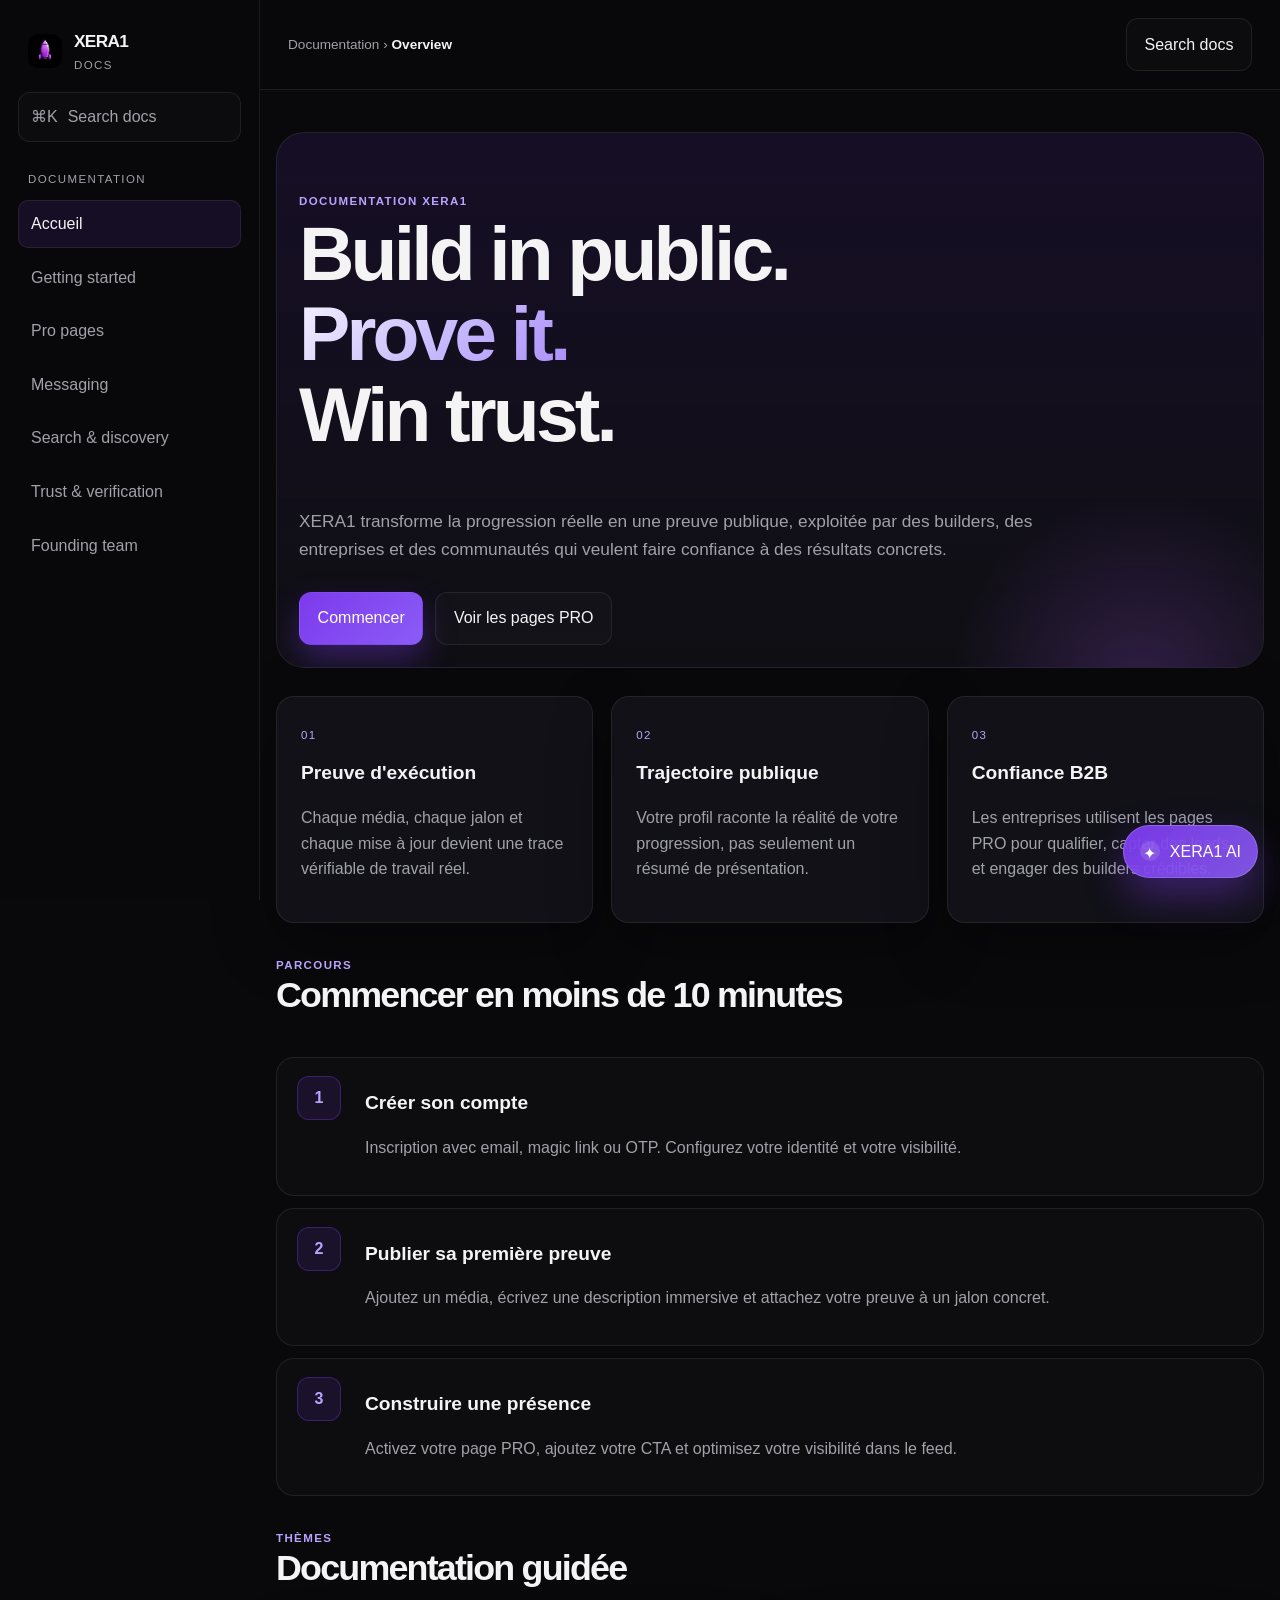
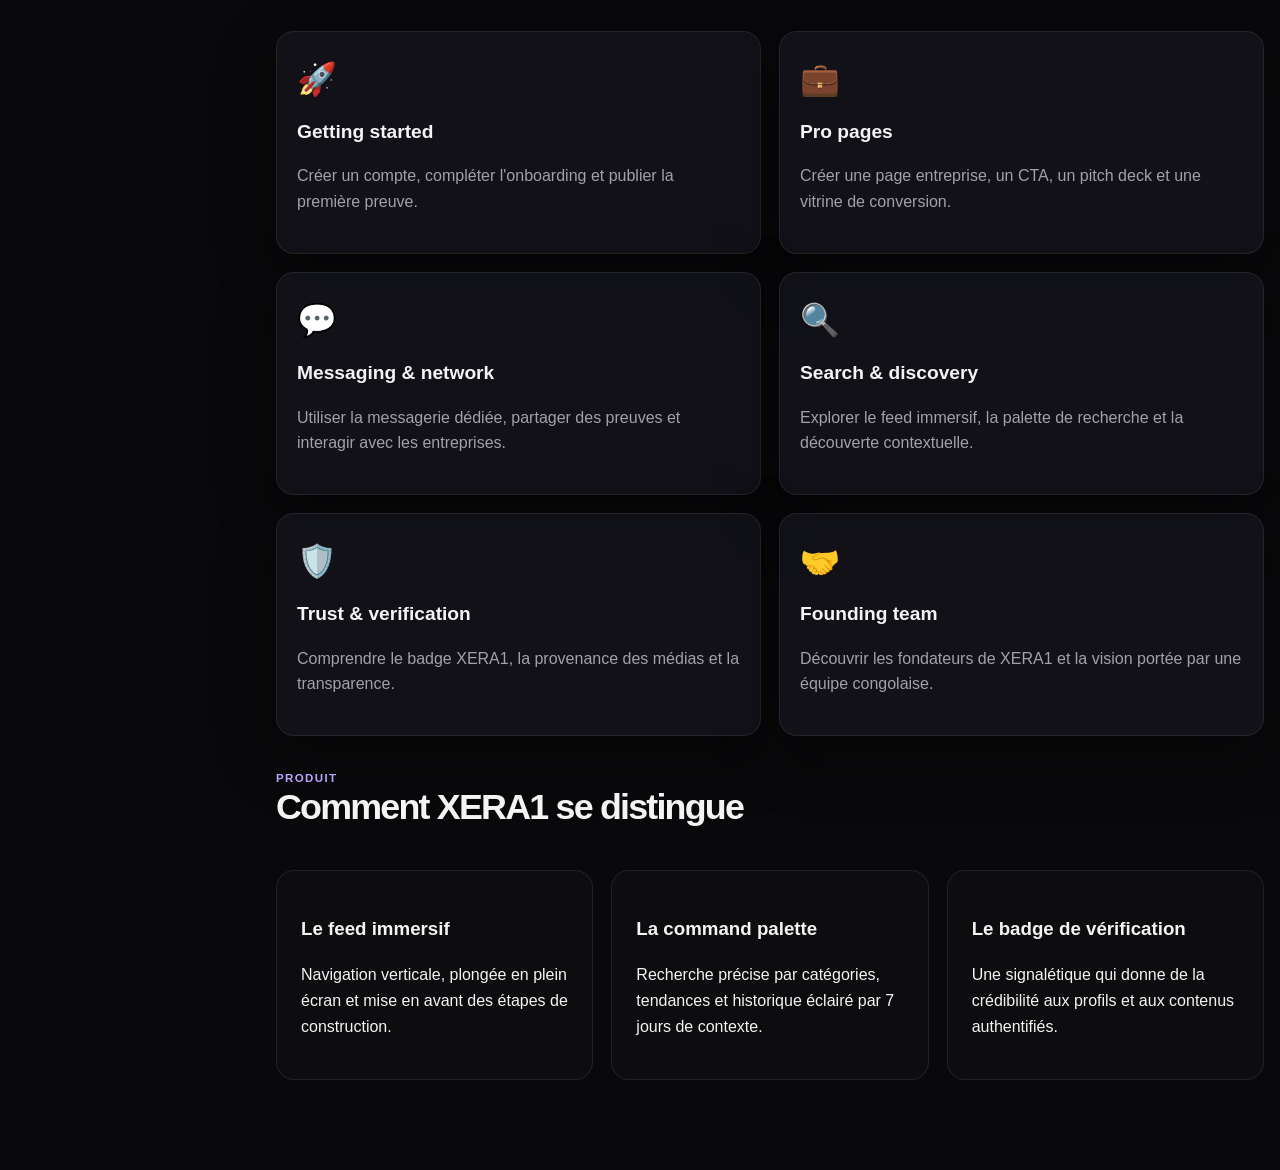
==== commit e77bb899: "Fix Vercel root entrypoint detection" ====
--- a/docs.html
+++ b/docs.html
@@ -285,7 +285,7 @@
             aria-label="Ouvrir l’assistant XERA1"
         >
             <span class="assistant-icon">✦</span>
-            <span>Ask XERA1 AI</span>
+            <span>XERA1 AI</span>
         </button>
 
         <div
@@ -308,8 +308,7 @@
                 </button>
             </div>
             <div id="gemini-answer" class="gemini-answer">
-                Posez vos questions sur l’architecture, les APIs ou le Proof of
-                Building XERA1.
+                Que voulez-vous savoir sur XERA1.
             </div>
             <form id="gemini-form" class="gemini-form">
                 <div class="input-shell">
@@ -356,6 +355,6 @@
             </div>
         </div>
 
-        <script src="app.js"></script>
+        <script src="docs-app.js"></script>
     </body>
 </html>
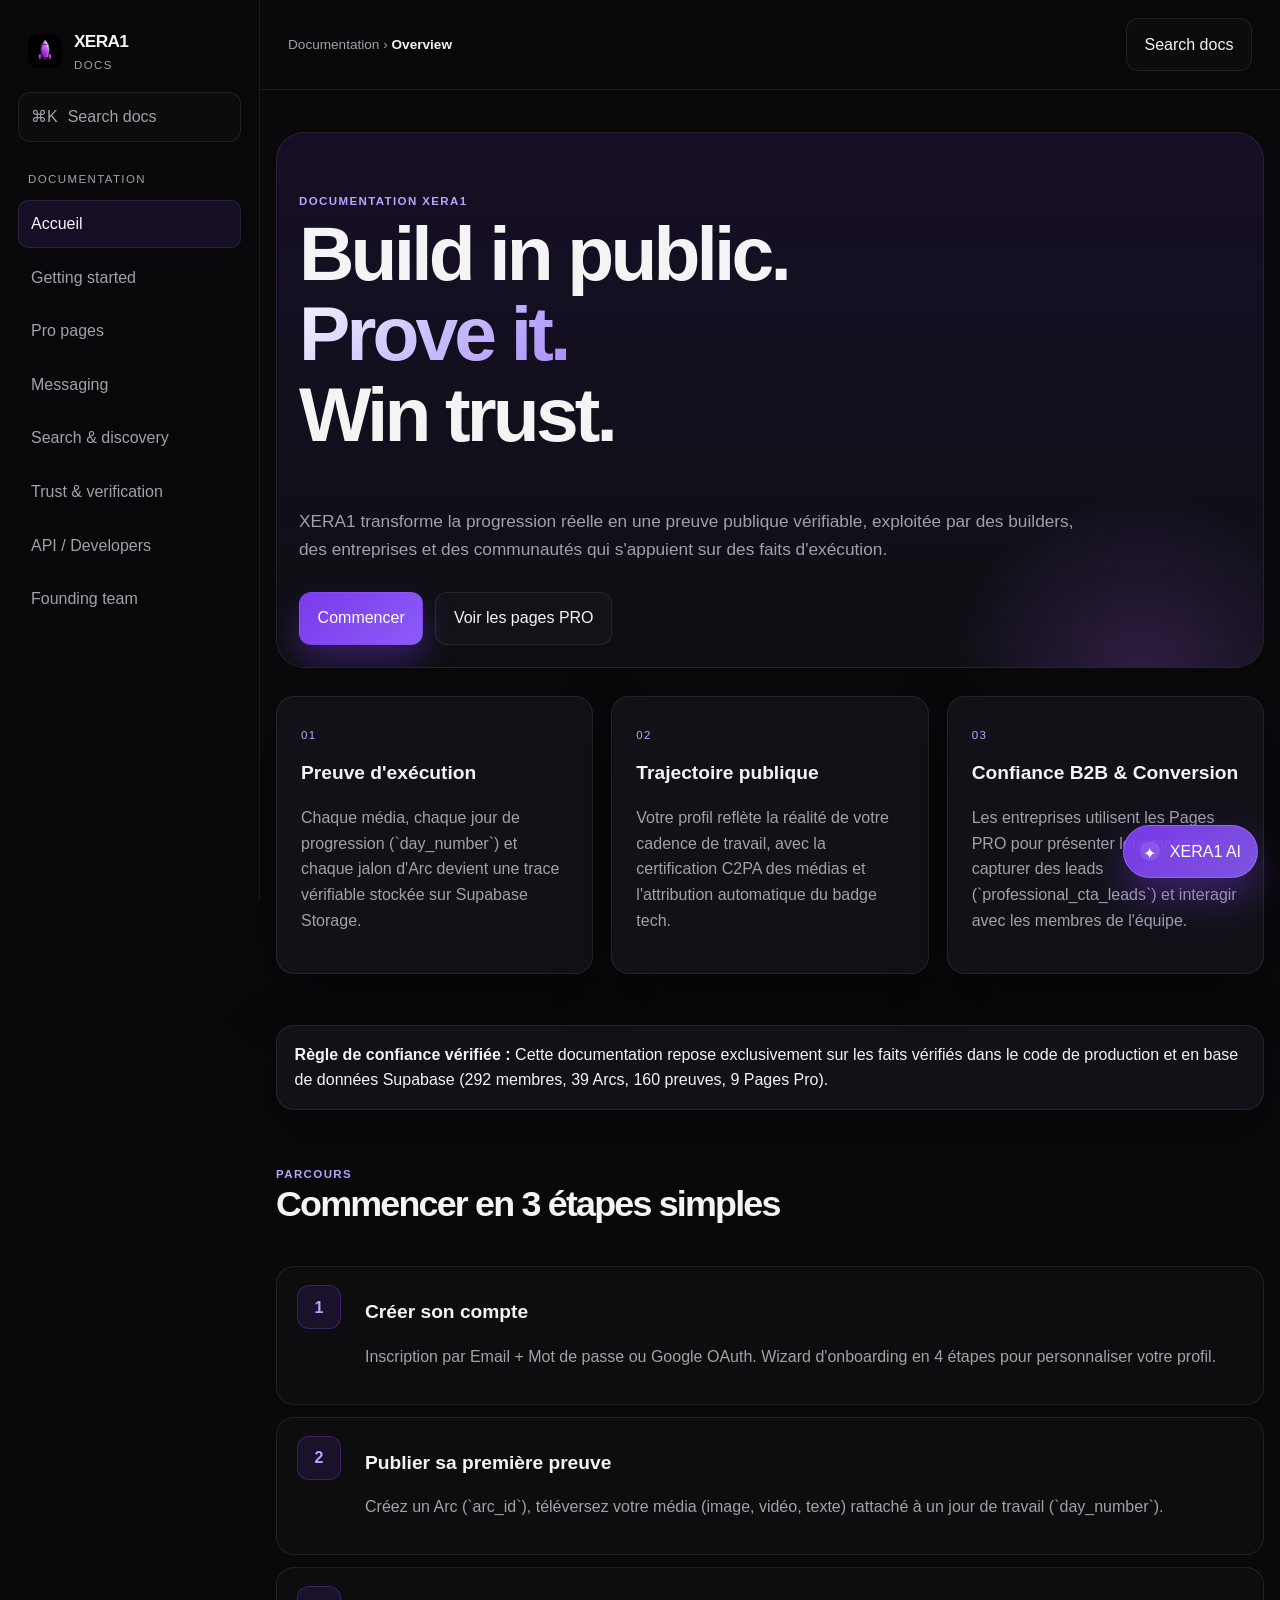
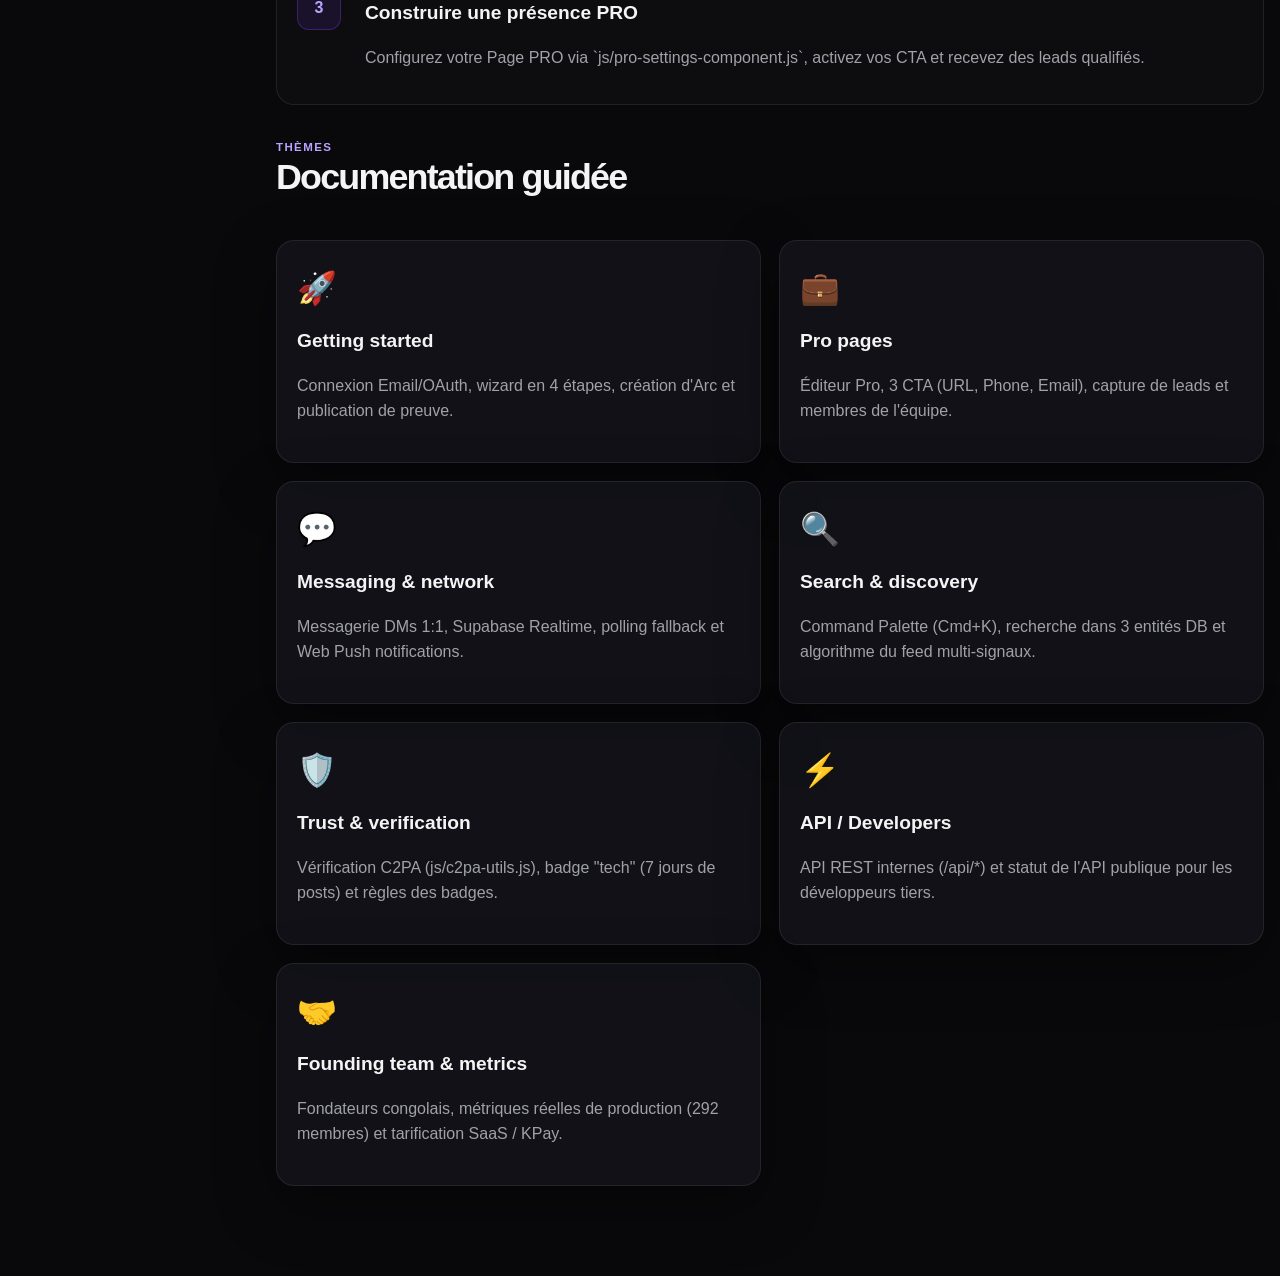
==== commit 3904d18d: "correction de la docu" ====
--- a/docs.html
+++ b/docs.html
@@ -5,10 +5,61 @@
         <meta name="viewport" content="width=device-width, initial-scale=1" />
         <meta
             name="description"
-            content="Documentation XERA1 — Proof of Building, pages PRO, messagerie, sécurité et équipe fondatrice."
-        />
+            content="Documentation XERA1 : guide du Proof of Building, création de preuves, pages PRO, feed, messagerie, recherche, C2PA, API et métriques."
+        />
+        <link rel="canonical" href="https://docs.xera1.xyz/docs.html" />
+        <meta property="og:type" content="website" />
+        <meta property="og:locale" content="fr_FR" />
+        <meta
+            property="og:title"
+            content="XERA1 Docs | Proof of Building et preuves de travail"
+        />
+        <meta
+            property="og:description"
+            content="Découvrez comment utiliser XERA1 pour publier des preuves de travail, construire une trajectoire publique et créer une page PRO."
+        />
+        <meta property="og:url" content="https://docs.xera1.xyz/docs.html" />
+        <meta
+            property="og:image"
+            content="https://docs.xera1.xyz/xera1_docs.jpeg"
+        />
+        <meta
+            property="og:image:alt"
+            content="Documentation XERA1 - Proof of Building"
+        />
+        <meta property="og:image:type" content="image/jpeg" />
+        <meta property="og:image:width" content="1024" />
+        <meta property="og:image:height" content="1024" />
+        <meta name="twitter:card" content="summary_large_image" />
+        <meta
+            name="twitter:title"
+            content="XERA1 Docs | Proof of Building et preuves de travail"
+        />
+        <meta
+            name="twitter:description"
+            content="Le guide XERA1 pour publier des preuves de travail, développer sa crédibilité et utiliser les pages PRO."
+        />
+        <meta
+            name="twitter:image"
+            content="https://docs.xera1.xyz/xera1_docs.jpeg"
+        />
+        <meta
+            name="twitter:image:alt"
+            content="Documentation XERA1 - Proof of Building"
+        />
+        <script type="application/ld+json">
+            {
+                "@context": "https://schema.org",
+                "@type": "WebSite",
+                "name": "XERA1 Docs",
+                "url": "https://docs.xera1.xyz/",
+                "description": "Documentation XERA1 sur le Proof of Building, les pages PRO et la progression publique.",
+                "inLanguage": "fr"
+            }
+        </script>
         <link rel="icon" href="logo.png" type="image/png" />
-        <title>XERA1 Docs</title>
+        <link rel="alternate" type="text/markdown" href="XERA1_COMPLETE_REFERENCE.md" title="Documentation complète de XERA1 (Markdown)" />
+        <title>XERA1 Docs | Proof of Building et preuves de travail</title>
         <link rel="stylesheet" href="styles.css" />
     </head>
     <body>
@@ -50,6 +101,9 @@
                     <a class="nav-item" href="trust-and-verification.html"
                         >Trust & verification</a
                     >
+                    <a class="nav-item" href="api-developers.html"
+                        >API / Developers</a
+                    >
                     <a class="nav-item" href="founding-team.html"
                         >Founding team</a
                     >
@@ -79,9 +133,8 @@
                             </h1>
                             <p class="lead">
                                 XERA1 transforme la progression réelle en une
-                                preuve publique, exploitée par des builders, des
-                                entreprises et des communautés qui veulent faire
-                                confiance à des résultats concrets.
+                                preuve publique vérifiable, exploitée par des builders, des
+                                entreprises et des communautés qui s'appuient sur des faits d'exécution.
                             </p>
                             <div class="hero-actions">
                                 <a
@@ -100,28 +153,30 @@
                                 <span class="card-kicker">01</span>
                                 <h3>Preuve d'exécution</h3>
                                 <p>
-                                    Chaque média, chaque jalon et chaque mise à
-                                    jour devient une trace vérifiable de travail
-                                    réel.
+                                    Chaque média, chaque jour de progression (`day_number`) et chaque jalon d'Arc devient une trace vérifiable stockée sur Supabase Storage.
                                 </p>
                             </div>
                             <div class="info-card">
                                 <span class="card-kicker">02</span>
                                 <h3>Trajectoire publique</h3>
                                 <p>
-                                    Votre profil raconte la réalité de votre
-                                    progression, pas seulement un résumé de
-                                    présentation.
+                                    Votre profil reflète la réalité de votre
+                                    cadence de travail, avec la certification C2PA des médias et l'attribution automatique du badge tech.
                                 </p>
                             </div>
                             <div class="info-card">
                                 <span class="card-kicker">03</span>
-                                <h3>Confiance B2B</h3>
+                                <h3>Confiance B2B & Conversion</h3>
                                 <p>
-                                    Les entreprises utilisent les pages PRO pour
-                                    qualifier, capter des leads et engager des
-                                    builders crédibles.
+                                    Les entreprises utilisent les Pages PRO pour
+                                    présenter leur marque, capturer des leads (`professional_cta_leads`) et interagir avec les membres de l'équipe.
                                 </p>
+                            </div>
+                        </section>
+
+                        <section class="section-block">
+                            <div class="note-box">
+                                <strong>Règle de confiance vérifiée :</strong> Cette documentation repose exclusivement sur les faits vérifiés dans le code de production et en base de données Supabase (292 membres, 39 Arcs, 160 preuves, 9 Pages Pro).
                             </div>
                         </section>
 
@@ -129,7 +184,7 @@
                             <div class="section-heading">
                                 <div>
                                     <div class="eyebrow">Parcours</div>
-                                    <h2>Commencer en moins de 10 minutes</h2>
+                                    <h2>Commencer en 3 étapes simples</h2>
                                 </div>
                             </div>
                             <div class="steps-list">
@@ -138,9 +193,7 @@
                                     <div>
                                         <h3>Créer son compte</h3>
                                         <p>
-                                            Inscription avec email, magic link
-                                            ou OTP. Configurez votre identité et
-                                            votre visibilité.
+                                            Inscription par Email + Mot de passe ou Google OAuth. Wizard d'onboarding en 4 étapes pour personnaliser votre profil.
                                         </p>
                                     </div>
                                 </div>
@@ -149,20 +202,16 @@
                                     <div>
                                         <h3>Publier sa première preuve</h3>
                                         <p>
-                                            Ajoutez un média, écrivez une
-                                            description immersive et attachez
-                                            votre preuve à un jalon concret.
+                                            Créez un Arc (`arc_id`), téléversez votre média (image, vidéo, texte) rattaché à un jour de travail (`day_number`).
                                         </p>
                                     </div>
                                 </div>
                                 <div class="step-item">
                                     <span class="step-no">3</span>
                                     <div>
-                                        <h3>Construire une présence</h3>
+                                        <h3>Construire une présence PRO</h3>
                                         <p>
-                                            Activez votre page PRO, ajoutez
-                                            votre CTA et optimisez votre
-                                            visibilité dans le feed.
+                                            Configurez votre Page PRO via `js/pro-settings-component.js`, activez vos CTA et recevez des leads qualifiés.
                                         </p>
                                     </div>
                                 </div>
@@ -182,16 +231,14 @@
                                     <div class="doc-card-top">🚀</div>
                                     <h3>Getting started</h3>
                                     <p>
-                                        Créer un compte, compléter l'onboarding
-                                        et publier la première preuve.
+                                        Connexion Email/OAuth, wizard en 4 étapes, création d'Arc et publication de preuve.
                                     </p>
                                 </a>
                                 <a class="doc-card" href="pro-pages.html">
                                     <div class="doc-card-top">💼</div>
                                     <h3>Pro pages</h3>
                                     <p>
-                                        Créer une page entreprise, un CTA, un
-                                        pitch deck et une vitrine de conversion.
+                                        Éditeur Pro, 3 CTA (URL, Phone, Email), capture de leads et membres de l'équipe.
                                     </p>
                                 </a>
                                 <a
@@ -201,9 +248,7 @@
                                     <div class="doc-card-top">💬</div>
                                     <h3>Messaging & network</h3>
                                     <p>
-                                        Utiliser la messagerie dédiée, partager
-                                        des preuves et interagir avec les
-                                        entreprises.
+                                        Messagerie DMs 1:1, Supabase Realtime, polling fallback et Web Push notifications.
                                     </p>
                                 </a>
                                 <a
@@ -213,8 +258,7 @@
                                     <div class="doc-card-top">🔍</div>
                                     <h3>Search & discovery</h3>
                                     <p>
-                                        Explorer le feed immersif, la palette de
-                                        recherche et la découverte contextuelle.
+                                        Command Palette (Cmd+K), recherche dans 3 entités DB et algorithme du feed multi-signaux.
                                     </p>
                                 </a>
                                 <a
@@ -224,53 +268,23 @@
                                     <div class="doc-card-top">🛡️</div>
                                     <h3>Trust & verification</h3>
                                     <p>
-                                        Comprendre le badge XERA1, la provenance
-                                        des médias et la transparence.
+                                        Vérification C2PA (js/c2pa-utils.js), badge "tech" (7 jours de posts) et règles des badges.
+                                    </p>
+                                </a>
+                                <a class="doc-card" href="api-developers.html">
+                                    <div class="doc-card-top">⚡</div>
+                                    <h3>API / Developers</h3>
+                                    <p>
+                                        API REST internes (/api/*) et statut de l'API publique pour les développeurs tiers.
                                     </p>
                                 </a>
                                 <a class="doc-card" href="founding-team.html">
                                     <div class="doc-card-top">🤝</div>
-                                    <h3>Founding team</h3>
-                                    <p>
-                                        Découvrir les fondateurs de XERA1 et la
-                                        vision portée par une équipe congolaise.
-                                    </p>
-                                </a>
-                            </div>
-                        </section>
-
-                        <section class="section-block">
-                            <div class="section-heading">
-                                <div>
-                                    <div class="eyebrow">Produit</div>
-                                    <h2>Comment XERA1 se distingue</h2>
-                                </div>
-                            </div>
-                            <div class="feature-columns">
-                                <div>
-                                    <h3>Le feed immersif</h3>
-                                    <p>
-                                        Navigation verticale, plongée en plein
-                                        écran et mise en avant des étapes de
-                                        construction.
-                                    </p>
-                                </div>
-                                <div>
-                                    <h3>La command palette</h3>
-                                    <p>
-                                        Recherche précise par catégories,
-                                        tendances et historique éclairé par 7
-                                        jours de contexte.
-                                    </p>
-                                </div>
-                                <div>
-                                    <h3>Le badge de vérification</h3>
-                                    <p>
-                                        Une signalétique qui donne de la
-                                        crédibilité aux profils et aux contenus
-                                        authentifiés.
-                                    </p>
-                                </div>
+                                    <h3>Founding team & metrics</h3>
+                                    <p>
+                                        Fondateurs congolais, métriques réelles de production (292 membres) et tarification SaaS / KPay.
+                                    </p>
+                                </a>
                             </div>
                         </section>
                     </article>
@@ -307,8 +321,10 @@
                     ×
                 </button>
             </div>
-            <div id="gemini-answer" class="gemini-answer">
-                Que voulez-vous savoir sur XERA1.
+            <div id="gemini-answer" class="gemini-answer" aria-live="polite">
+                <div class="chat-bubble assistant">
+                    Bonjour. Que voulez-vous savoir sur XERA1 ?
+                </div>
             </div>
             <form id="gemini-form" class="gemini-form">
                 <div class="input-shell">
--- a/styles.css
+++ b/styles.css
@@ -173,6 +173,20 @@
     gap: 12px;
 }
 
+.mobile-menu-toggle {
+    display: none;
+    width: 42px;
+    height: 42px;
+    padding: 0;
+    border: 1px solid var(--line);
+    border-radius: 10px;
+    background: rgba(255, 255, 255, 0.02);
+    color: var(--text);
+    font-size: 1.25rem;
+    line-height: 1;
+    cursor: pointer;
+}
+
 .ghost-button,
 .primary-btn,
 .secondary-btn {
@@ -587,9 +601,14 @@
     right: 22px;
     bottom: 86px;
     width: min(360px, calc(100vw - 26px));
-    padding: 16px;
+    padding: 0;
     z-index: 45;
     background: rgba(17, 17, 22, 0.96);
+    border: 1px solid rgba(255, 255, 255, 0.1);
+    border-radius: 18px;
+    overflow: hidden;
+    box-shadow: 0 24px 70px rgba(0, 0, 0, 0.45);
+    backdrop-filter: blur(18px);
 }
 
 .assistant-panel.hidden {
@@ -601,7 +620,10 @@
     align-items: center;
     justify-content: space-between;
     gap: 12px;
-    margin-bottom: 12px;
+    padding: 14px 16px;
+    margin-bottom: 0;
+    border-bottom: 1px solid rgba(255, 255, 255, 0.08);
+    background: rgba(255, 255, 255, 0.025);
 }
 
 .assistant-title {
@@ -620,7 +642,8 @@
 .gemini-form {
     display: flex;
     flex-direction: column;
-    gap: 10px;
+    padding: 10px;
+    border-top: 1px solid rgba(255, 255, 255, 0.08);
 }
 
 .input-shell {
@@ -674,17 +697,54 @@
 }
 
 .gemini-answer {
-    margin-top: 12px;
-    padding: 0.9rem 1rem;
-    border-radius: 12px;
-    border: 1px solid rgba(255, 255, 255, 0.08);
-    background: rgba(124, 58, 237, 0.08);
-    color: var(--text);
-    line-height: 1.6;
-    min-height: 76px;
-}
-
-.gemini-answer.error {
+    display: flex;
+    flex-direction: column;
+    gap: 10px;
+    max-height: 330px;
+    min-height: 170px;
+    padding: 16px;
+    overflow-y: auto;
+    background: rgba(5, 5, 8, 0.32);
+}
+
+.chat-bubble {
+    width: fit-content;
+    max-width: 88%;
+    padding: 10px 12px;
+    border-radius: 14px;
+    font-size: 0.88rem;
+    line-height: 1.55;
+    overflow-wrap: anywhere;
+}
+
+.chat-bubble strong {
+    color: #ffffff;
+    font-weight: 700;
+}
+
+.chat-bubble code {
+    padding: 2px 5px;
+    border-radius: 5px;
+    background: rgba(0, 0, 0, 0.28);
+    color: #ddd0ff;
+    font-size: 0.82em;
+}
+
+.chat-bubble.assistant {
+    align-self: flex-start;
+    border: 1px solid rgba(255, 255, 255, 0.09);
+    background: #1b1923;
+    color: #e8e5ef;
+}
+
+.chat-bubble.user {
+    align-self: flex-end;
+    border: 1px solid rgba(145, 96, 255, 0.35);
+    background: linear-gradient(135deg, #7138e8, #4f2ca9);
+    color: #ffffff;
+}
+
+.chat-bubble.error {
     border-color: rgba(250, 204, 21, 0.2);
     background: rgba(250, 204, 21, 0.08);
     color: #f5f5f5;
@@ -694,15 +754,70 @@
     .app-shell {
         grid-template-columns: 1fr;
     }
+
     .sidebar {
-        position: relative;
-        height: auto;
-        border-right: 0;
-        border-bottom: 1px solid var(--line);
-    }
+        position: fixed;
+        inset: 0 auto 0 0;
+        z-index: 30;
+        width: min(320px, 42vw);
+        height: 100vh;
+        border-right: 1px solid var(--line);
+        border-bottom: 0;
+        transform: translateX(-105%);
+        transition: transform 0.22s ease;
+        overflow-y: auto;
+    }
+
+    .sidebar.mobile-open {
+        transform: translateX(0);
+    }
+
+    .mobile-menu-toggle {
+        display: inline-grid;
+        place-items: center;
+    }
+
     .three-up,
     .card-grid,
     .feature-columns {
         grid-template-columns: 1fr;
     }
 }
+
+@media (min-width: 721px) and (max-width: 980px) {
+    .topbar {
+        padding: 16px 24px;
+    }
+
+    .content-wrap {
+        width: min(900px, calc(100% - 48px));
+    }
+
+    .three-up,
+    .card-grid,
+    .feature-columns {
+        grid-template-columns: repeat(2, minmax(0, 1fr));
+    }
+}
+
+@media (max-width: 720px) {
+    .topbar {
+        padding: 14px 16px;
+    }
+
+    .sidebar {
+        width: min(300px, 86vw);
+    }
+
+    .crumb {
+        max-width: 52vw;
+        overflow: hidden;
+        text-overflow: ellipsis;
+        white-space: nowrap;
+    }
+
+    .ghost-button {
+        padding: 0.65rem 0.8rem;
+        font-size: 0.86rem;
+    }
+}
